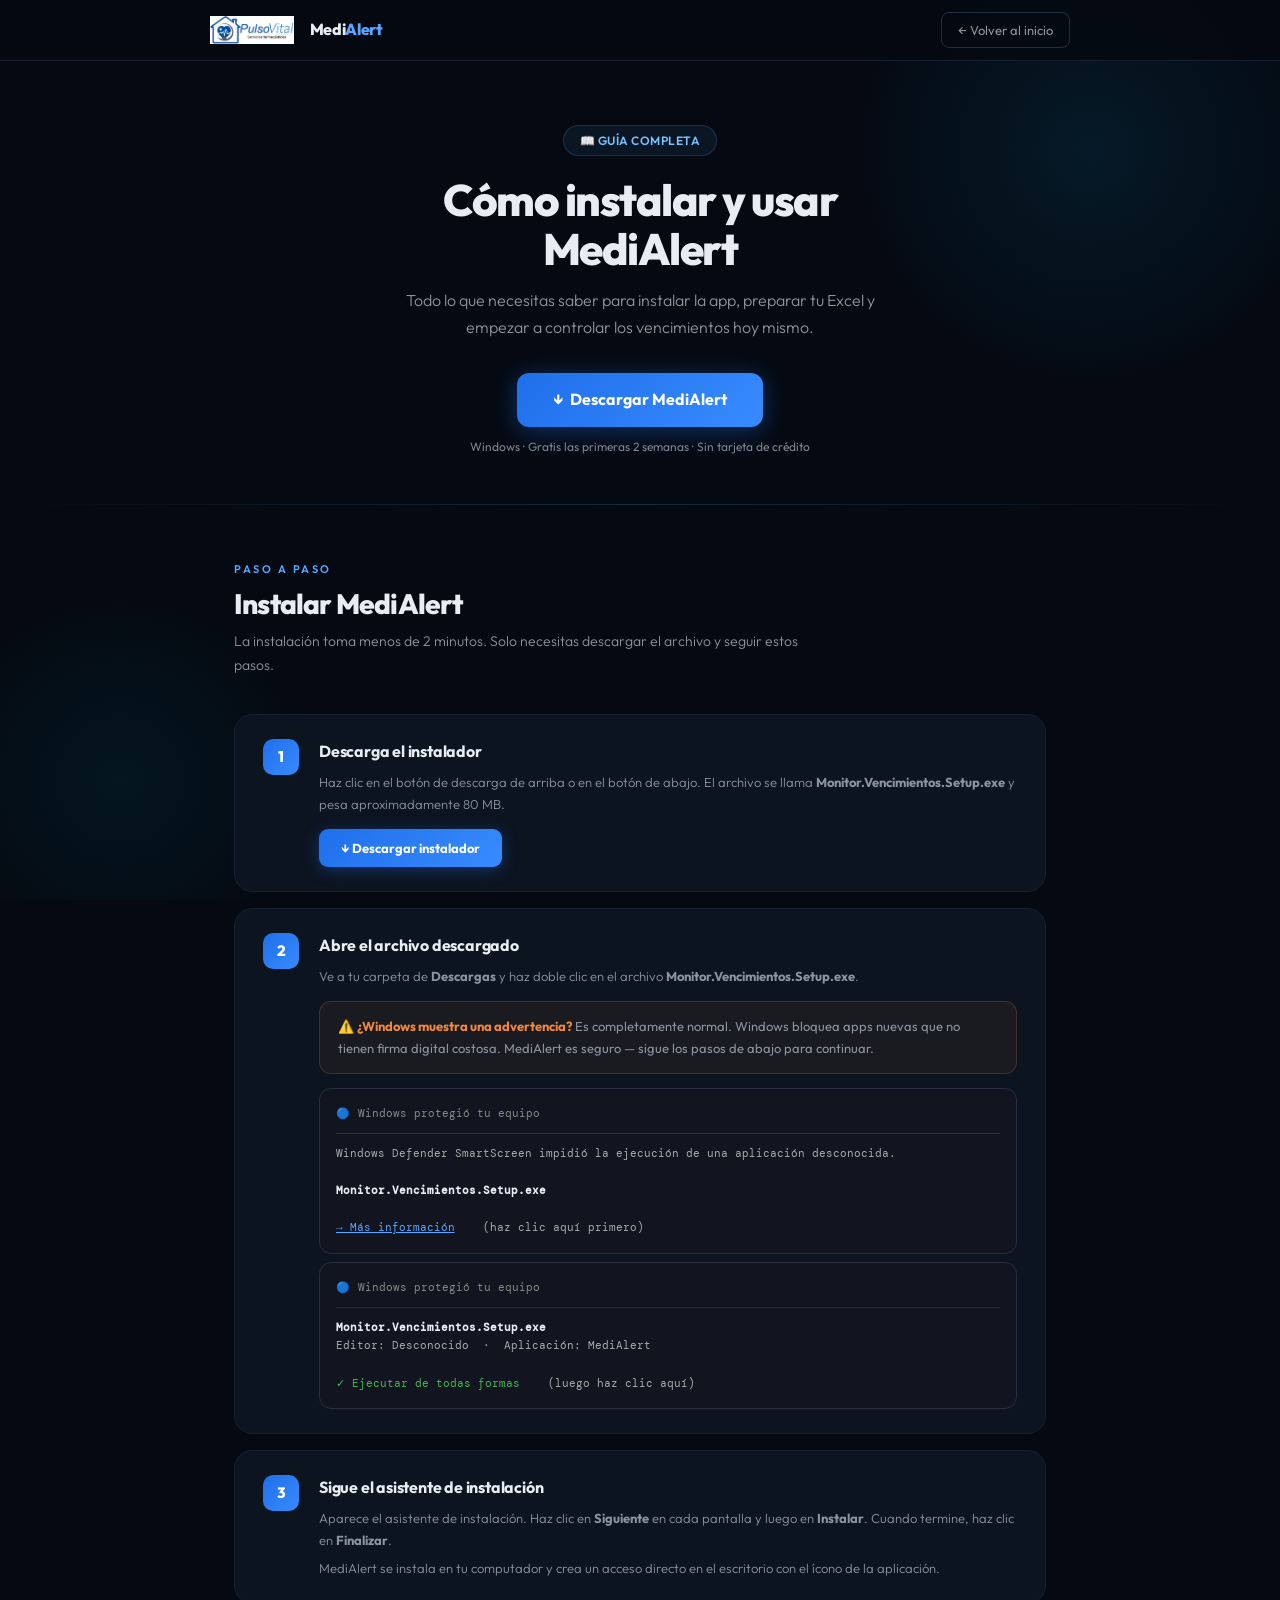
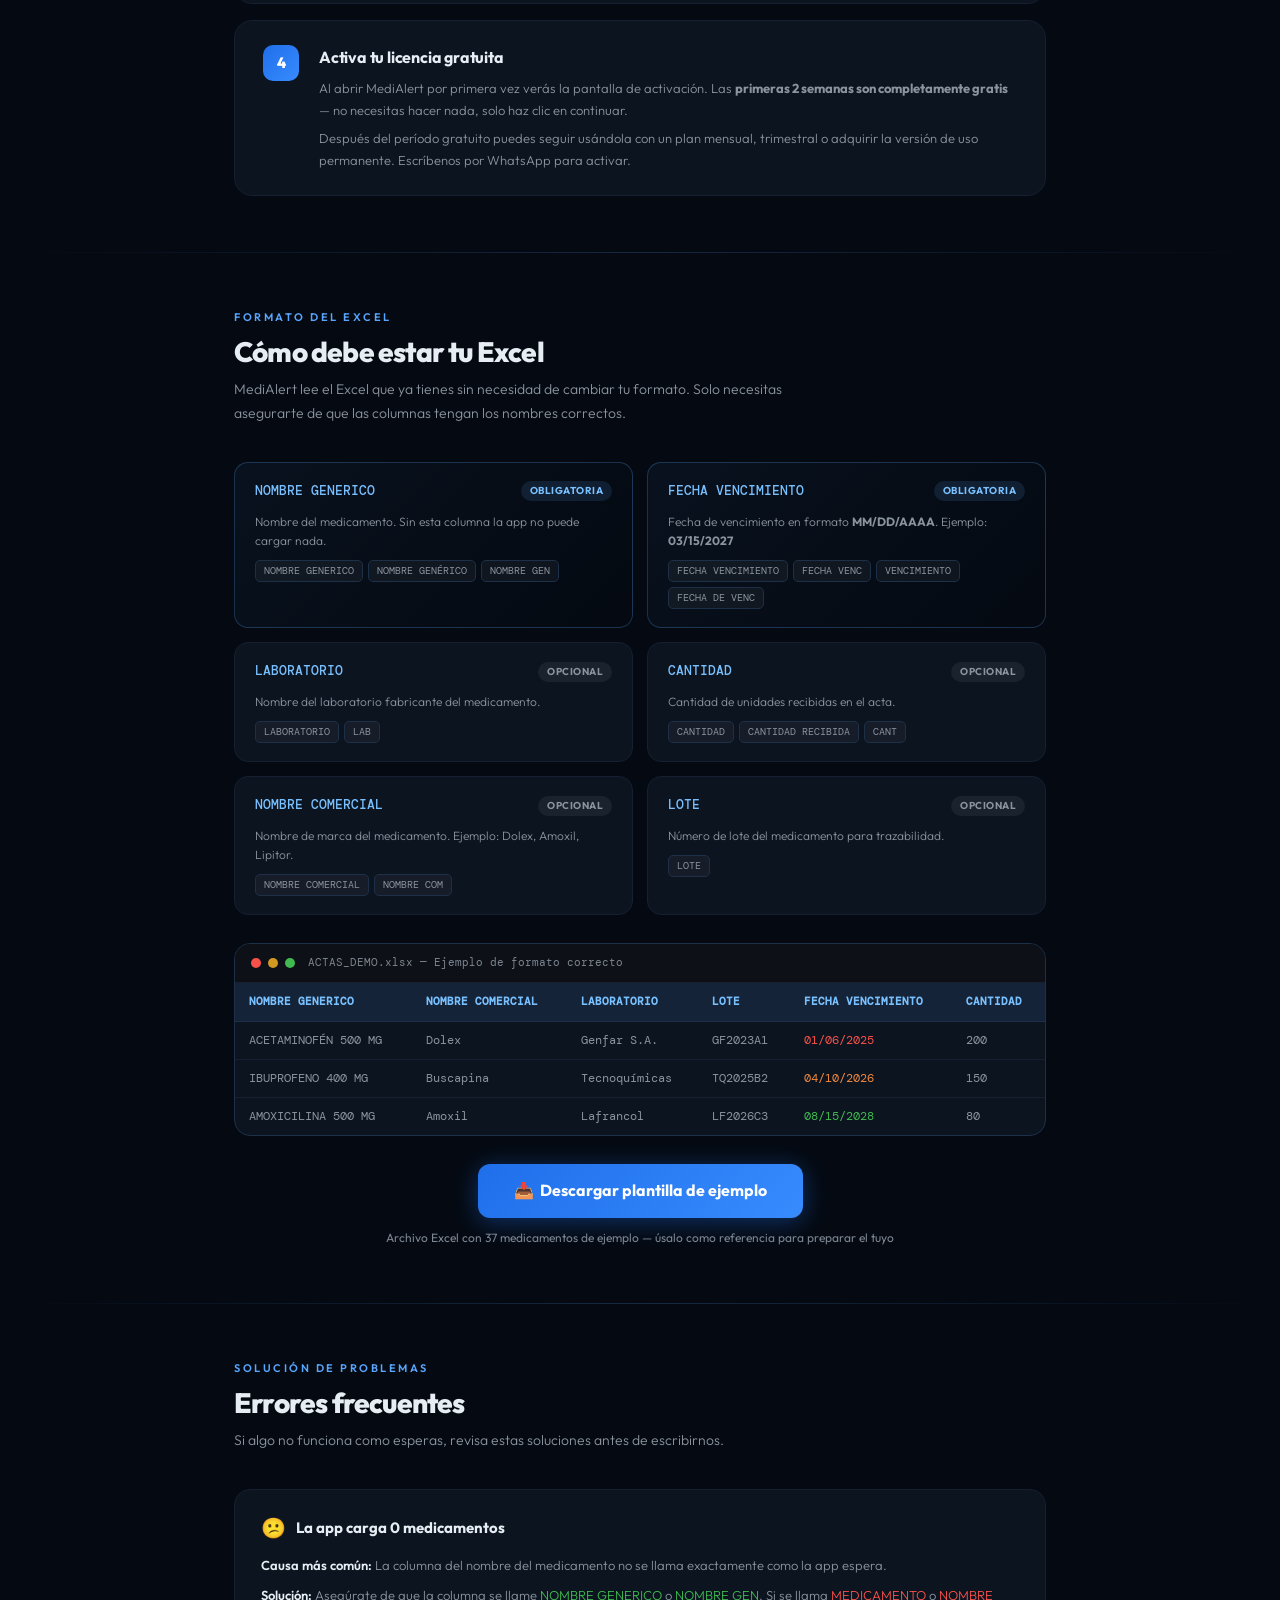
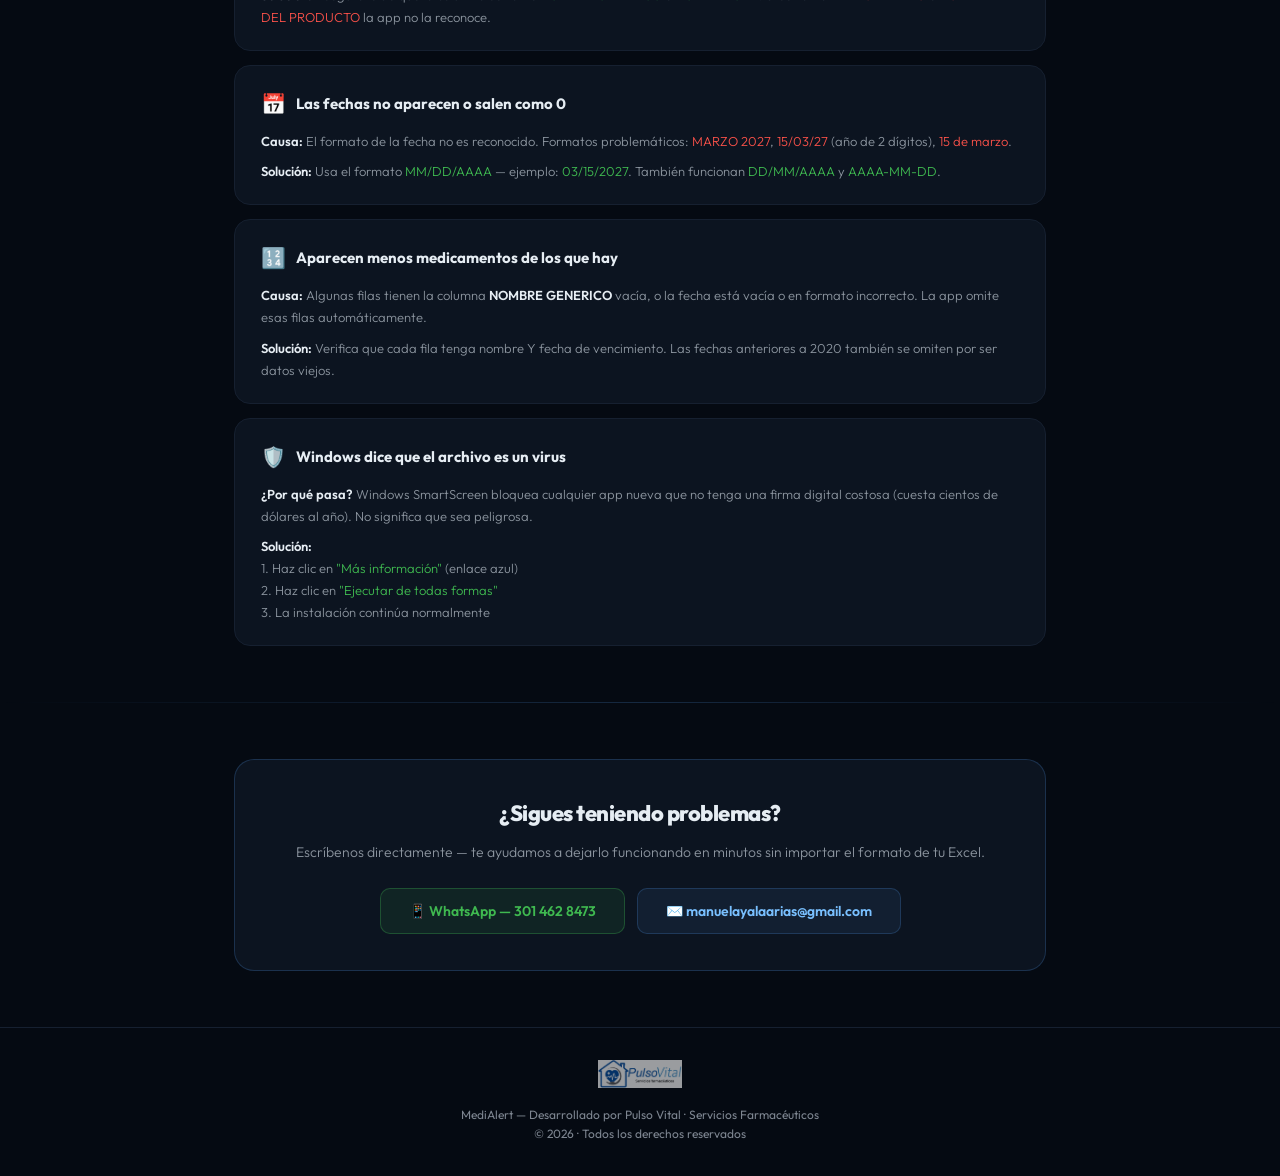
==== guia.html @ 6ca2ed28 "Add files via upload" ====
<!DOCTYPE html>
<html lang="es">
<head>
  <meta charset="UTF-8">
  <meta name="viewport" content="width=device-width, initial-scale=1.0">
  <title>Guía de instalación — MediAlert</title>
  <link rel="preconnect" href="https://fonts.googleapis.com">
  <link href="https://fonts.googleapis.com/css2?family=Outfit:wght@300;400;500;600;700;800;900&family=DM+Mono:wght@400;500&display=swap" rel="stylesheet">
  <style>
    /* ══ VARIABLES — mismas que el index ══ */
    :root {
      --bg:      #050a12;
      --surface: #0c1420;
      --border:  #162030;
      --border2: #1e3048;
      --accent:  #58a6ff;
      --accent2: #79c0ff;
      --green:   #3fb950;
      --yellow:  #d29922;
      --orange:  #f0883e;
      --red:     #f85149;
      --text:    #e6edf3;
      --muted:   #7d8590;
      --muted2:  #8b949e;
      --grad:    linear-gradient(135deg, #1f6feb, #388bfd);
    }

    *, *::before, *::after { margin:0; padding:0; box-sizing:border-box; }
    html { scroll-behavior: smooth; }

    body {
      background: var(--bg);
      color: var(--text);
      font-family: 'Outfit', sans-serif;
      font-size: 15px;
      line-height: 1.6;
      overflow-x: hidden;
    }

    a { text-decoration: none; color: inherit; }

    .container {
      max-width: 860px;
      margin: 0 auto;
      padding: 0 24px;
    }

    /* ══ FONDO — orbes igual que index ══ */
    .bg-orbs {
      position: fixed;
      inset: 0;
      pointer-events: none;
      z-index: 0;
      overflow: hidden;
    }

    .orb {
      position: absolute;
      border-radius: 50%;
    }

    .orb1 {
      top: -100px; right: -60px;
      width: 500px; height: 500px;
      background: radial-gradient(circle, rgba(14,165,233,0.1) 0%, transparent 70%);
      animation: orbFloat 9s ease-in-out infinite;
    }

    .orb2 {
      bottom: -80px; left: -80px;
      width: 400px; height: 400px;
      background: radial-gradient(circle, rgba(6,182,212,0.07) 0%, transparent 70%);
      animation: orbFloat 11s ease-in-out infinite reverse;
    }

    @keyframes orbFloat {
      0%, 100% { transform: translate(0,0); }
      50%       { transform: translate(15px, -20px); }
    }

    /* ══ NAV ══ */
    .nav {
      position: sticky;
      top: 0;
      z-index: 100;
      background: rgba(5,10,18,0.88);
      backdrop-filter: blur(16px);
      -webkit-backdrop-filter: blur(16px);
      border-bottom: 1px solid var(--border);
      padding: 0 24px;
    }

    .nav-inner {
      max-width: 860px;
      margin: 0 auto;
      height: 60px;
      display: flex;
      align-items: center;
      gap: 16px;
    }

    /* Logo en la nav */
    .nav-logo {
      height: 28px;
      object-fit: contain;
    }

    /* Nombre MediAlert en la nav */
    .nav-brand {
      font-size: 16px;
      font-weight: 800;
      letter-spacing: -0.3px;
    }

    .nav-brand span { color: var(--accent); }

    /* Botón volver al inicio */
    .nav-back {
      margin-left: auto;
      display: inline-flex;
      align-items: center;
      gap: 6px;
      font-size: 13px;
      color: var(--muted2);
      padding: 7px 16px;
      border-radius: 8px;
      border: 1px solid var(--border2);
      transition: all 0.2s;
    }

    .nav-back:hover {
      color: var(--text);
      border-color: var(--accent);
    }

    /* ══ HERO DE LA GUÍA ══ */
    .guide-hero {
      padding: 64px 0 48px;
      position: relative;
      z-index: 1;
      text-align: center;
    }

    /* Badge */
    .guide-badge {
      display: inline-flex;
      align-items: center;
      gap: 8px;
      background: rgba(88,166,255,0.08);
      border: 1px solid rgba(88,166,255,0.2);
      color: var(--accent2);
      padding: 5px 16px;
      border-radius: 100px;
      font-size: 12px;
      font-weight: 600;
      letter-spacing: 0.5px;
      margin-bottom: 20px;
      text-transform: uppercase;
    }

    .guide-hero h1 {
      font-size: clamp(28px, 4vw, 44px);
      font-weight: 800;
      letter-spacing: -1.5px;
      line-height: 1.1;
      margin-bottom: 14px;
    }

    .guide-hero p {
      font-size: 16px;
      color: var(--muted2);
      max-width: 520px;
      margin: 0 auto 32px;
      font-weight: 300;
      line-height: 1.7;
    }

    /* Botón principal de descarga */
    .btn-download {
      display: inline-flex;
      align-items: center;
      gap: 10px;
      background: var(--grad);
      color: #fff;
      padding: 14px 36px;
      border-radius: 12px;
      font-size: 16px;
      font-weight: 700;
      box-shadow: 0 4px 24px rgba(31,111,235,0.4);
      transition: all 0.25s;
      position: relative;
      overflow: hidden;
    }

    /* Brillo animado del botón */
    .btn-download::before {
      content: '';
      position: absolute;
      top: -50%; left: -75%;
      width: 50%; height: 200%;
      background: linear-gradient(90deg, transparent, rgba(255,255,255,0.18), transparent);
      transform: skewX(-20deg);
      animation: shimmer 3.5s ease infinite;
    }

    @keyframes shimmer {
      0%   { left: -75%; }
      100% { left: 150%; }
    }

    .btn-download:hover {
      transform: translateY(-2px);
      box-shadow: 0 8px 32px rgba(31,111,235,0.5);
    }

    /* Nota debajo del botón */
    .btn-note {
      font-size: 12px;
      color: var(--muted);
      margin-top: 10px;
      display: block;
    }

    /* ══ DIVISOR ══ */
    .divider {
      width: 100%;
      height: 1px;
      background: linear-gradient(90deg, transparent, rgba(88,166,255,0.2) 50%, transparent);
      position: relative;
      z-index: 1;
      margin: 0;
    }

    /* ══ SECCIONES ══ */
    .guide-section {
      padding: 56px 0;
      position: relative;
      z-index: 1;
    }

    /* Etiqueta de sección */
    .section-label {
      font-size: 11px;
      text-transform: uppercase;
      letter-spacing: 2.5px;
      color: var(--accent);
      font-weight: 600;
      margin-bottom: 8px;
    }

    /* Título de sección */
    .section-title {
      font-size: clamp(20px, 3vw, 28px);
      font-weight: 800;
      letter-spacing: -0.8px;
      line-height: 1.2;
      margin-bottom: 10px;
    }

    /* Subtítulo */
    .section-sub {
      font-size: 14px;
      color: var(--muted2);
      font-weight: 300;
      line-height: 1.7;
      margin-bottom: 36px;
      max-width: 580px;
    }

    /* ══ PASOS DE INSTALACIÓN ══ */
    .steps {
      display: flex;
      flex-direction: column;
      gap: 16px;
    }

    /* Cada paso */
    .step-card {
      background: var(--surface);
      border: 1px solid var(--border);
      border-radius: 18px;
      padding: 24px 28px;
      display: flex;
      gap: 20px;
      align-items: flex-start;
      transition: border-color 0.2s;
      /* Animación de entrada */
      opacity: 0;
      transform: translateY(18px);
      transition: opacity 0.5s ease, transform 0.5s ease, border-color 0.2s;
    }

    .step-card.visible {
      opacity: 1;
      transform: translateY(0);
    }

    .step-card:hover { border-color: var(--border2); }

    /* Número del paso */
    .step-num {
      width: 36px;
      height: 36px;
      border-radius: 10px;
      background: var(--grad);
      color: #fff;
      font-size: 15px;
      font-weight: 800;
      display: flex;
      align-items: center;
      justify-content: center;
      flex-shrink: 0;
    }

    .step-body { flex: 1; }

    .step-body h3 {
      font-size: 16px;
      font-weight: 700;
      margin-bottom: 6px;
      letter-spacing: -0.2px;
    }

    .step-body p {
      font-size: 13px;
      color: var(--muted2);
      line-height: 1.7;
      font-weight: 300;
      margin-bottom: 0;
    }

    .step-body p + p { margin-top: 6px; }

    /* Botón dentro de un paso */
    .step-btn {
      display: inline-flex;
      align-items: center;
      gap: 7px;
      background: var(--grad);
      color: #fff;
      padding: 9px 22px;
      border-radius: 9px;
      font-size: 13px;
      font-weight: 700;
      margin-top: 14px;
      transition: all 0.2s;
      box-shadow: 0 3px 16px rgba(31,111,235,0.35);
    }

    .step-btn:hover { opacity: 0.9; transform: translateY(-1px); }

    /* Nota de Windows dentro del paso */
    .windows-note {
      background: rgba(240,136,62,0.06);
      border: 1px solid rgba(240,136,62,0.2);
      border-radius: 12px;
      padding: 14px 18px;
      margin-top: 14px;
      font-size: 13px;
      color: var(--muted2);
      line-height: 1.65;
    }

    .windows-note strong { color: var(--orange); }

    /* Mock de Windows SmartScreen */
    .win-mock {
      background: #12141f;
      border: 1px solid #2a2d3e;
      border-radius: 12px;
      padding: 16px;
      margin-top: 14px;
      font-family: 'DM Mono', monospace;
      font-size: 11px;
    }

    .win-titlebar {
      display: flex;
      align-items: center;
      gap: 8px;
      padding-bottom: 10px;
      margin-bottom: 10px;
      border-bottom: 1px solid #2a2d3e;
      color: #888;
    }

    .win-content { color: #aaa; line-height: 1.7; }
    .win-content strong { color: #e6edf3; }
    .win-content .win-link { color: #58a6ff; text-decoration: underline; cursor: default; }
    .win-content .win-ok { color: var(--green); }

    /* Imagen de paso (placeholder para capturas reales) */
    .step-img {
      width: 100%;
      border-radius: 10px;
      border: 1px solid var(--border2);
      margin-top: 14px;
      background: #0a0f1a;
      padding: 12px;
      font-size: 12px;
      color: var(--muted);
      text-align: center;
      font-family: 'DM Mono', monospace;
    }

    /* ══ SECCIÓN EXCEL ══ */
    .excel-columns {
      display: grid;
      grid-template-columns: 1fr 1fr;
      gap: 14px;
      margin-bottom: 28px;
    }

    /* Tarjeta de columna requerida/opcional */
    .col-card {
      background: var(--surface);
      border: 1px solid var(--border);
      border-radius: 14px;
      padding: 18px 20px;
      transition: border-color 0.2s;
      opacity: 0;
      transform: translateY(14px);
      transition: opacity 0.5s ease, transform 0.5s ease, border-color 0.2s;
    }

    .col-card.visible { opacity: 1; transform: translateY(0); }
    .col-card:hover { border-color: var(--border2); }

    /* Columna obligatoria — borde azul */
    .col-card.required {
      border-color: rgba(88,166,255,0.25);
      background: linear-gradient(135deg, rgba(88,166,255,0.05), transparent);
    }

    .col-header {
      display: flex;
      align-items: center;
      justify-content: space-between;
      margin-bottom: 10px;
    }

    /* Nombre de la columna */
    .col-name {
      font-family: 'DM Mono', monospace;
      font-size: 13px;
      color: var(--accent2);
      font-weight: 500;
    }

    /* Badge obligatorio/opcional */
    .col-badge {
      font-size: 10px;
      font-weight: 700;
      padding: 2px 9px;
      border-radius: 100px;
      text-transform: uppercase;
      letter-spacing: 0.5px;
    }

    .col-badge.req  { background: rgba(88,166,255,0.12); color: var(--accent2); }
    .col-badge.opt  { background: rgba(125,133,144,0.12); color: var(--muted2); }

    .col-desc {
      font-size: 12px;
      color: var(--muted2);
      line-height: 1.6;
      font-weight: 300;
    }

    /* Variantes de nombre aceptadas */
    .col-variants {
      display: flex;
      flex-wrap: wrap;
      gap: 5px;
      margin-top: 10px;
    }

    .variant-tag {
      font-family: 'DM Mono', monospace;
      font-size: 10px;
      background: rgba(255,255,255,0.04);
      border: 1px solid var(--border2);
      color: var(--muted2);
      padding: 2px 8px;
      border-radius: 5px;
    }

    /* ══ TABLA DE EJEMPLO ══ */
    .excel-preview {
      background: var(--surface);
      border: 1px solid var(--border2);
      border-radius: 16px;
      overflow: hidden;
      margin-top: 24px;
      opacity: 0;
      transform: translateY(18px);
      transition: opacity 0.6s ease, transform 0.6s ease;
    }

    .excel-preview.visible { opacity: 1; transform: translateY(0); }

    /* Barra del Excel */
    .excel-bar {
      background: #0d1117;
      padding: 10px 16px;
      display: flex;
      align-items: center;
      gap: 7px;
      border-bottom: 1px solid var(--border);
    }

    .excel-dot {
      width: 10px; height: 10px;
      border-radius: 50%;
    }

    .excel-dot.red    { background: #f85149; }
    .excel-dot.yellow { background: #d29922; }
    .excel-dot.green  { background: #3fb950; }

    .excel-title {
      font-family: 'DM Mono', monospace;
      font-size: 11px;
      color: var(--muted);
      margin-left: 6px;
    }

    /* Tabla del Excel */
    .excel-table {
      overflow-x: auto;
    }

    table {
      width: 100%;
      border-collapse: collapse;
      font-size: 12px;
      font-family: 'DM Mono', monospace;
    }

    /* Encabezados de la tabla */
    th {
      background: rgba(88,166,255,0.1);
      color: var(--accent2);
      padding: 10px 14px;
      text-align: left;
      border-bottom: 1px solid var(--border2);
      white-space: nowrap;
      font-weight: 600;
      font-size: 11px;
    }

    td {
      padding: 9px 14px;
      border-bottom: 1px solid var(--border);
      color: var(--muted2);
      white-space: nowrap;
    }

    tr:last-child td { border-bottom: none; }
    tr:hover td { background: rgba(255,255,255,0.02); }

    /* Colores de estado en la tabla */
    .status-expired  { color: #f85149; background: rgba(248,81,73,0.08);  padding: 2px 8px; border-radius: 4px; font-size: 10px; font-weight: 700; }
    .status-critical { color: #f0883e; background: rgba(240,136,62,0.1); padding: 2px 8px; border-radius: 4px; font-size: 10px; font-weight: 700; }
    .status-warning  { color: #d29922; background: rgba(210,153,34,0.1); padding: 2px 8px; border-radius: 4px; font-size: 10px; font-weight: 700; }
    .status-safe     { color: #3fb950; background: rgba(63,185,80,0.1);  padding: 2px 8px; border-radius: 4px; font-size: 10px; font-weight: 700; }

    /* ══ SECCIÓN ERRORES COMUNES ══ */
    .error-cards {
      display: flex;
      flex-direction: column;
      gap: 14px;
    }

    .error-card {
      background: var(--surface);
      border: 1px solid var(--border);
      border-radius: 16px;
      padding: 22px 26px;
      opacity: 0;
      transform: translateY(14px);
      transition: opacity 0.5s ease, transform 0.5s ease;
    }

    .error-card.visible { opacity: 1; transform: translateY(0); }

    /* Problema */
    .error-problem {
      display: flex;
      align-items: center;
      gap: 10px;
      font-size: 15px;
      font-weight: 700;
      margin-bottom: 10px;
      color: var(--text);
    }

    .error-icon { font-size: 20px; }

    /* Causa y solución */
    .error-detail {
      font-size: 13px;
      color: var(--muted2);
      line-height: 1.7;
      font-weight: 300;
    }

    .error-detail + .error-detail { margin-top: 8px; }

    .error-detail strong { color: var(--text); font-weight: 600; }
    .error-detail .ok    { color: var(--green); }
    .error-detail .bad   { color: var(--red); }

    /* ══ CONTACTO FINAL ══ */
    .contact-footer {
      margin: 56px 0;
      background: var(--surface);
      border: 1px solid rgba(88,166,255,0.2);
      border-radius: 20px;
      padding: 36px;
      text-align: center;
      position: relative;
      z-index: 1;
    }

    .contact-footer h2 {
      font-size: 22px;
      font-weight: 800;
      letter-spacing: -0.5px;
      margin-bottom: 10px;
    }

    .contact-footer p {
      font-size: 14px;
      color: var(--muted2);
      margin-bottom: 24px;
      font-weight: 300;
    }

    .contact-btns {
      display: flex;
      gap: 12px;
      justify-content: center;
      flex-wrap: wrap;
    }

    .btn-contact {
      display: inline-flex;
      align-items: center;
      gap: 8px;
      padding: 11px 28px;
      border-radius: 10px;
      font-size: 14px;
      font-weight: 600;
      transition: all 0.2s;
    }

    .btn-contact.whatsapp {
      background: rgba(63,185,80,0.1);
      border: 1px solid rgba(63,185,80,0.3);
      color: var(--green);
    }

    .btn-contact.whatsapp:hover {
      background: rgba(63,185,80,0.18);
      transform: translateY(-1px);
    }

    .btn-contact.email {
      background: rgba(88,166,255,0.08);
      border: 1px solid rgba(88,166,255,0.2);
      color: var(--accent2);
    }

    .btn-contact.email:hover {
      background: rgba(88,166,255,0.14);
      transform: translateY(-1px);
    }

    /* ══ FOOTER ══ */
    .footer {
      border-top: 1px solid var(--border);
      padding: 32px 0;
      text-align: center;
      position: relative;
      z-index: 1;
    }

    .footer img { height: 28px; object-fit: contain; opacity: 0.6; margin-bottom: 10px; }
    .footer p { font-size: 12px; color: var(--muted); }

    /* ══ RESPONSIVE ══ */
    @media (max-width: 640px) {
      .excel-columns { grid-template-columns: 1fr; }
      .contact-btns  { flex-direction: column; align-items: center; }
    }
  </style>
</head>
<body>

<!-- Orbes de fondo -->
<div class="bg-orbs">
  <div class="orb orb1"></div>
  <div class="orb orb2"></div>
</div>

<!-- ══ NAVBAR ══ -->
<nav class="nav">
  <div class="nav-inner">
    <img src="[data-uri]" alt="Pulso Vital" class="nav-logo">
    <a href="index.html" class="nav-brand">Medi<span>Alert</span></a>
    <!-- Botón volver a la página principal -->
    <a href="index.html" class="nav-back">← Volver al inicio</a>
  </div>
</nav>


<!-- ══ HERO ══ -->
<section class="guide-hero">
  <div class="container">
    <div class="guide-badge">📖 Guía completa</div>
    <h1>Cómo instalar y usar<br>MediAlert</h1>
    <p>
      Todo lo que necesitas saber para instalar la app, preparar
      tu Excel y empezar a controlar los vencimientos hoy mismo.
    </p>

    <!-- Botón de descarga de la app — el más importante de esta página -->
    <a href="https://github.com/AxxN202/medialert/releases/download/v1.0.0/Monitor.Vencimientos.Setup.1.0.0.exe"
       class="btn-download" download>
      ↓ &nbsp;Descargar MediAlert
    </a>
    <span class="btn-note">Windows · Gratis las primeras 2 semanas · Sin tarjeta de crédito</span>
  </div>
</section>

<div class="divider"></div>


<!-- ══ SECCIÓN 1: INSTALAR LA APP ══ -->
<section class="guide-section">
  <div class="container">
    <div class="section-label">Paso a paso</div>
    <h2 class="section-title">Instalar MediAlert</h2>
    <p class="section-sub">
      La instalación toma menos de 2 minutos. Solo necesitas descargar
      el archivo y seguir estos pasos.
    </p>

    <div class="steps">

      <!-- Paso 1 -->
      <div class="step-card">
        <div class="step-num">1</div>
        <div class="step-body">
          <h3>Descarga el instalador</h3>
          <p>
            Haz clic en el botón de descarga de arriba o en el botón de abajo.
            El archivo se llama <strong>Monitor.Vencimientos.Setup.exe</strong>
            y pesa aproximadamente 80 MB.
          </p>
          <a href="https://github.com/AxxN202/medialert/releases/download/v1.0.0/Monitor.Vencimientos.Setup.1.0.0.exe"
             class="step-btn" download>
            ↓ Descargar instalador
          </a>
        </div>
      </div>

      <!-- Paso 2 -->
      <div class="step-card">
        <div class="step-num">2</div>
        <div class="step-body">
          <h3>Abre el archivo descargado</h3>
          <p>
            Ve a tu carpeta de <strong>Descargas</strong> y haz doble clic
            en el archivo <strong>Monitor.Vencimientos.Setup.exe</strong>.
          </p>

          <!-- Alerta de Windows SmartScreen -->
          <div class="windows-note">
            ⚠️ <strong>¿Windows muestra una advertencia?</strong> Es completamente normal.
            Windows bloquea apps nuevas que no tienen firma digital costosa.
            MediAlert es seguro — sigue los pasos de abajo para continuar.
          </div>

          <!-- Mock visual de SmartScreen -->
          <div class="win-mock">
            <div class="win-titlebar">
              🔵 <span>Windows protegió tu equipo</span>
            </div>
            <div class="win-content">
              Windows Defender SmartScreen impidió la ejecución de una aplicación desconocida.<br><br>
              <strong>Monitor.Vencimientos.Setup.exe</strong><br><br>
              <span class="win-link">→ Más información</span>
              &nbsp;&nbsp; (haz clic aquí primero)
            </div>
          </div>

          <div class="win-mock" style="margin-top:8px">
            <div class="win-titlebar">
              🔵 <span>Windows protegió tu equipo</span>
            </div>
            <div class="win-content">
              <strong>Monitor.Vencimientos.Setup.exe</strong><br>
              Editor: Desconocido &nbsp;·&nbsp; Aplicación: MediAlert<br><br>
              <span class="win-ok">✓ Ejecutar de todas formas</span>
              &nbsp;&nbsp; (luego haz clic aquí)
            </div>
          </div>
        </div>
      </div>

      <!-- Paso 3 -->
      <div class="step-card">
        <div class="step-num">3</div>
        <div class="step-body">
          <h3>Sigue el asistente de instalación</h3>
          <p>
            Aparece el asistente de instalación. Haz clic en <strong>Siguiente</strong>
            en cada pantalla y luego en <strong>Instalar</strong>.
            Cuando termine, haz clic en <strong>Finalizar</strong>.
          </p>
          <p>
            MediAlert se instala en tu computador y crea un acceso directo
            en el escritorio con el ícono de la aplicación.
          </p>
        </div>
      </div>

      <!-- Paso 4 -->
      <div class="step-card">
        <div class="step-num">4</div>
        <div class="step-body">
          <h3>Activa tu licencia gratuita</h3>
          <p>
            Al abrir MediAlert por primera vez verás la pantalla de activación.
            Las <strong>primeras 2 semanas son completamente gratis</strong> —
            no necesitas hacer nada, solo haz clic en continuar.
          </p>
          <p>
            Después del período gratuito puedes seguir usándola con un plan mensual,
            trimestral o adquirir la versión de uso permanente.
            Escríbenos por WhatsApp para activar.
          </p>
        </div>
      </div>

    </div><!-- /steps -->
  </div>
</section>

<div class="divider"></div>


<!-- ══ SECCIÓN 2: PREPARAR EL EXCEL ══ -->
<section class="guide-section">
  <div class="container">
    <div class="section-label">Formato del Excel</div>
    <h2 class="section-title">Cómo debe estar tu Excel</h2>
    <p class="section-sub">
      MediAlert lee el Excel que ya tienes sin necesidad de cambiar tu formato.
      Solo necesitas asegurarte de que las columnas tengan los nombres correctos.
    </p>

    <!-- Columnas reconocidas -->
    <div class="excel-columns">

      <!-- Obligatoria 1 -->
      <div class="col-card required">
        <div class="col-header">
          <span class="col-name">NOMBRE GENERICO</span>
          <span class="col-badge req">Obligatoria</span>
        </div>
        <div class="col-desc">
          Nombre del medicamento. Sin esta columna la app no puede cargar nada.
        </div>
        <div class="col-variants">
          <span class="variant-tag">NOMBRE GENERICO</span>
          <span class="variant-tag">NOMBRE GENÉRICO</span>
          <span class="variant-tag">NOMBRE GEN</span>
        </div>
      </div>

      <!-- Obligatoria 2 -->
      <div class="col-card required">
        <div class="col-header">
          <span class="col-name">FECHA VENCIMIENTO</span>
          <span class="col-badge req">Obligatoria</span>
        </div>
        <div class="col-desc">
          Fecha de vencimiento en formato <strong>MM/DD/AAAA</strong>.
          Ejemplo: <strong>03/15/2027</strong>
        </div>
        <div class="col-variants">
          <span class="variant-tag">FECHA VENCIMIENTO</span>
          <span class="variant-tag">FECHA VENC</span>
          <span class="variant-tag">VENCIMIENTO</span>
          <span class="variant-tag">FECHA DE VENC</span>
        </div>
      </div>

      <!-- Opcional: Laboratorio -->
      <div class="col-card">
        <div class="col-header">
          <span class="col-name">LABORATORIO</span>
          <span class="col-badge opt">Opcional</span>
        </div>
        <div class="col-desc">
          Nombre del laboratorio fabricante del medicamento.
        </div>
        <div class="col-variants">
          <span class="variant-tag">LABORATORIO</span>
          <span class="variant-tag">LAB</span>
        </div>
      </div>

      <!-- Opcional: Cantidad -->
      <div class="col-card">
        <div class="col-header">
          <span class="col-name">CANTIDAD</span>
          <span class="col-badge opt">Opcional</span>
        </div>
        <div class="col-desc">
          Cantidad de unidades recibidas en el acta.
        </div>
        <div class="col-variants">
          <span class="variant-tag">CANTIDAD</span>
          <span class="variant-tag">CANTIDAD RECIBIDA</span>
          <span class="variant-tag">CANT</span>
        </div>
      </div>

      <!-- Opcional: Nombre comercial -->
      <div class="col-card">
        <div class="col-header">
          <span class="col-name">NOMBRE COMERCIAL</span>
          <span class="col-badge opt">Opcional</span>
        </div>
        <div class="col-desc">
          Nombre de marca del medicamento. Ejemplo: Dolex, Amoxil, Lipitor.
        </div>
        <div class="col-variants">
          <span class="variant-tag">NOMBRE COMERCIAL</span>
          <span class="variant-tag">NOMBRE COM</span>
        </div>
      </div>

      <!-- Opcional: Lote -->
      <div class="col-card">
        <div class="col-header">
          <span class="col-name">LOTE</span>
          <span class="col-badge opt">Opcional</span>
        </div>
        <div class="col-desc">
          Número de lote del medicamento para trazabilidad.
        </div>
        <div class="col-variants">
          <span class="variant-tag">LOTE</span>
        </div>
      </div>

    </div><!-- /excel-columns -->

    <!-- Tabla de ejemplo visual -->
    <div class="excel-preview">
      <div class="excel-bar">
        <div class="excel-dot red"></div>
        <div class="excel-dot yellow"></div>
        <div class="excel-dot green"></div>
        <span class="excel-title">ACTAS_DEMO.xlsx — Ejemplo de formato correcto</span>
      </div>
      <div class="excel-table">
        <table>
          <thead>
            <tr>
              <th>NOMBRE GENERICO</th>
              <th>NOMBRE COMERCIAL</th>
              <th>LABORATORIO</th>
              <th>LOTE</th>
              <th>FECHA VENCIMIENTO</th>
              <th>CANTIDAD</th>
            </tr>
          </thead>
          <tbody>
            <tr>
              <td>ACETAMINOFÉN 500 MG</td>
              <td>Dolex</td>
              <td>Genfar S.A.</td>
              <td>GF2023A1</td>
              <td style="color:#f85149">01/06/2025</td>
              <td>200</td>
            </tr>
            <tr>
              <td>IBUPROFENO 400 MG</td>
              <td>Buscapina</td>
              <td>Tecnoquímicas</td>
              <td>TQ2025B2</td>
              <td style="color:#f0883e">04/10/2026</td>
              <td>150</td>
            </tr>
            <tr>
              <td>AMOXICILINA 500 MG</td>
              <td>Amoxil</td>
              <td>Lafrancol</td>
              <td>LF2026C3</td>
              <td style="color:#3fb950">08/15/2028</td>
              <td>80</td>
            </tr>
          </tbody>
        </table>
      </div>
    </div>

    <!-- Botón descarga plantilla -->
    <div style="text-align:center; margin-top:28px">
      <!-- Este link descarga la plantilla DIRECTAMENTE sin pasar por GitHub -->
      <a href="https://github.com/AxxN202/medialert/raw/main/ACTAS_DEMO.xlsx"
         class="btn-download" download="ACTAS_DEMO.xlsx">
        📥 &nbsp;Descargar plantilla de ejemplo
      </a>
      <span class="btn-note">
        Archivo Excel con 37 medicamentos de ejemplo —
        úsalo como referencia para preparar el tuyo
      </span>
    </div>

  </div>
</section>

<div class="divider"></div>


<!-- ══ SECCIÓN 3: ERRORES COMUNES ══ -->
<section class="guide-section">
  <div class="container">
    <div class="section-label">Solución de problemas</div>
    <h2 class="section-title">Errores frecuentes</h2>
    <p class="section-sub">
      Si algo no funciona como esperas, revisa estas soluciones antes de escribirnos.
    </p>

    <div class="error-cards">

      <div class="error-card">
        <div class="error-problem">
          <span class="error-icon">😕</span>
          La app carga 0 medicamentos
        </div>
        <div class="error-detail">
          <strong>Causa más común:</strong> La columna del nombre del medicamento
          no se llama exactamente como la app espera.
        </div>
        <div class="error-detail">
          <strong>Solución:</strong> Asegúrate de que la columna se llame
          <span class="ok">NOMBRE GENERICO</span> o
          <span class="ok">NOMBRE GEN</span>.
          Si se llama <span class="bad">MEDICAMENTO</span> o
          <span class="bad">NOMBRE DEL PRODUCTO</span> la app no la reconoce.
        </div>
      </div>

      <div class="error-card">
        <div class="error-problem">
          <span class="error-icon">📅</span>
          Las fechas no aparecen o salen como 0
        </div>
        <div class="error-detail">
          <strong>Causa:</strong> El formato de la fecha no es reconocido.
          Formatos problemáticos: <span class="bad">MARZO 2027</span>,
          <span class="bad">15/03/27</span> (año de 2 dígitos),
          <span class="bad">15 de marzo</span>.
        </div>
        <div class="error-detail">
          <strong>Solución:</strong> Usa el formato
          <span class="ok">MM/DD/AAAA</span> — ejemplo:
          <span class="ok">03/15/2027</span>.
          También funcionan <span class="ok">DD/MM/AAAA</span> y
          <span class="ok">AAAA-MM-DD</span>.
        </div>
      </div>

      <div class="error-card">
        <div class="error-problem">
          <span class="error-icon">🔢</span>
          Aparecen menos medicamentos de los que hay
        </div>
        <div class="error-detail">
          <strong>Causa:</strong> Algunas filas tienen la columna
          <strong>NOMBRE GENERICO</strong> vacía, o la fecha está vacía
          o en formato incorrecto. La app omite esas filas automáticamente.
        </div>
        <div class="error-detail">
          <strong>Solución:</strong> Verifica que cada fila tenga nombre
          Y fecha de vencimiento. Las fechas anteriores a 2020 también
          se omiten por ser datos viejos.
        </div>
      </div>

      <div class="error-card">
        <div class="error-problem">
          <span class="error-icon">🛡️</span>
          Windows dice que el archivo es un virus
        </div>
        <div class="error-detail">
          <strong>¿Por qué pasa?</strong> Windows SmartScreen bloquea
          cualquier app nueva que no tenga una firma digital costosa
          (cuesta cientos de dólares al año). No significa que sea peligrosa.
        </div>
        <div class="error-detail">
          <strong>Solución:</strong><br>
          1. Haz clic en <span class="ok">"Más información"</span> (enlace azul)<br>
          2. Haz clic en <span class="ok">"Ejecutar de todas formas"</span><br>
          3. La instalación continúa normalmente
        </div>
      </div>

    </div><!-- /error-cards -->
  </div>
</section>

<div class="divider"></div>


<!-- ══ CONTACTO FINAL ══ -->
<div class="container">
  <div class="contact-footer">
    <h2>¿Sigues teniendo problemas?</h2>
    <p>
      Escríbenos directamente — te ayudamos a dejarlo funcionando
      en minutos sin importar el formato de tu Excel.
    </p>
    <div class="contact-btns">
      <a href="https://wa.me/573014628473?text=Hola,%20necesito%20ayuda%20con%20MediAlert"
         class="btn-contact whatsapp" target="_blank">
        📱 WhatsApp — 301 462 8473
      </a>
      <a href="mailto:manuelayalaarias@gmail.com"
         class="btn-contact email">
        ✉️ manuelayalaarias@gmail.com
      </a>
    </div>
  </div>
</div>


<!-- ══ FOOTER ══ -->
<footer class="footer">
  <div class="container">
    <img src="[data-uri]" alt="Pulso Vital">
    <p>MediAlert — Desarrollado por Pulso Vital · Servicios Farmacéuticos</p>
    <p>© 2026 · Todos los derechos reservados</p>
  </div>
</footer>


<script>
// ══ SCROLL REVEAL ══
// Anima los elementos cuando entran en pantalla
const observer = new IntersectionObserver((entries) => {
  entries.forEach((entry, i) => {
    if (entry.isIntersecting) {
      setTimeout(() => entry.target.classList.add('visible'), i * 80);
      observer.unobserve(entry.target);
    }
  });
}, { threshold: 0.08 });

document.querySelectorAll(
  '.step-card, .col-card, .error-card, .excel-preview'
).forEach(el => observer.observe(el));
</script>

</body>
</html>
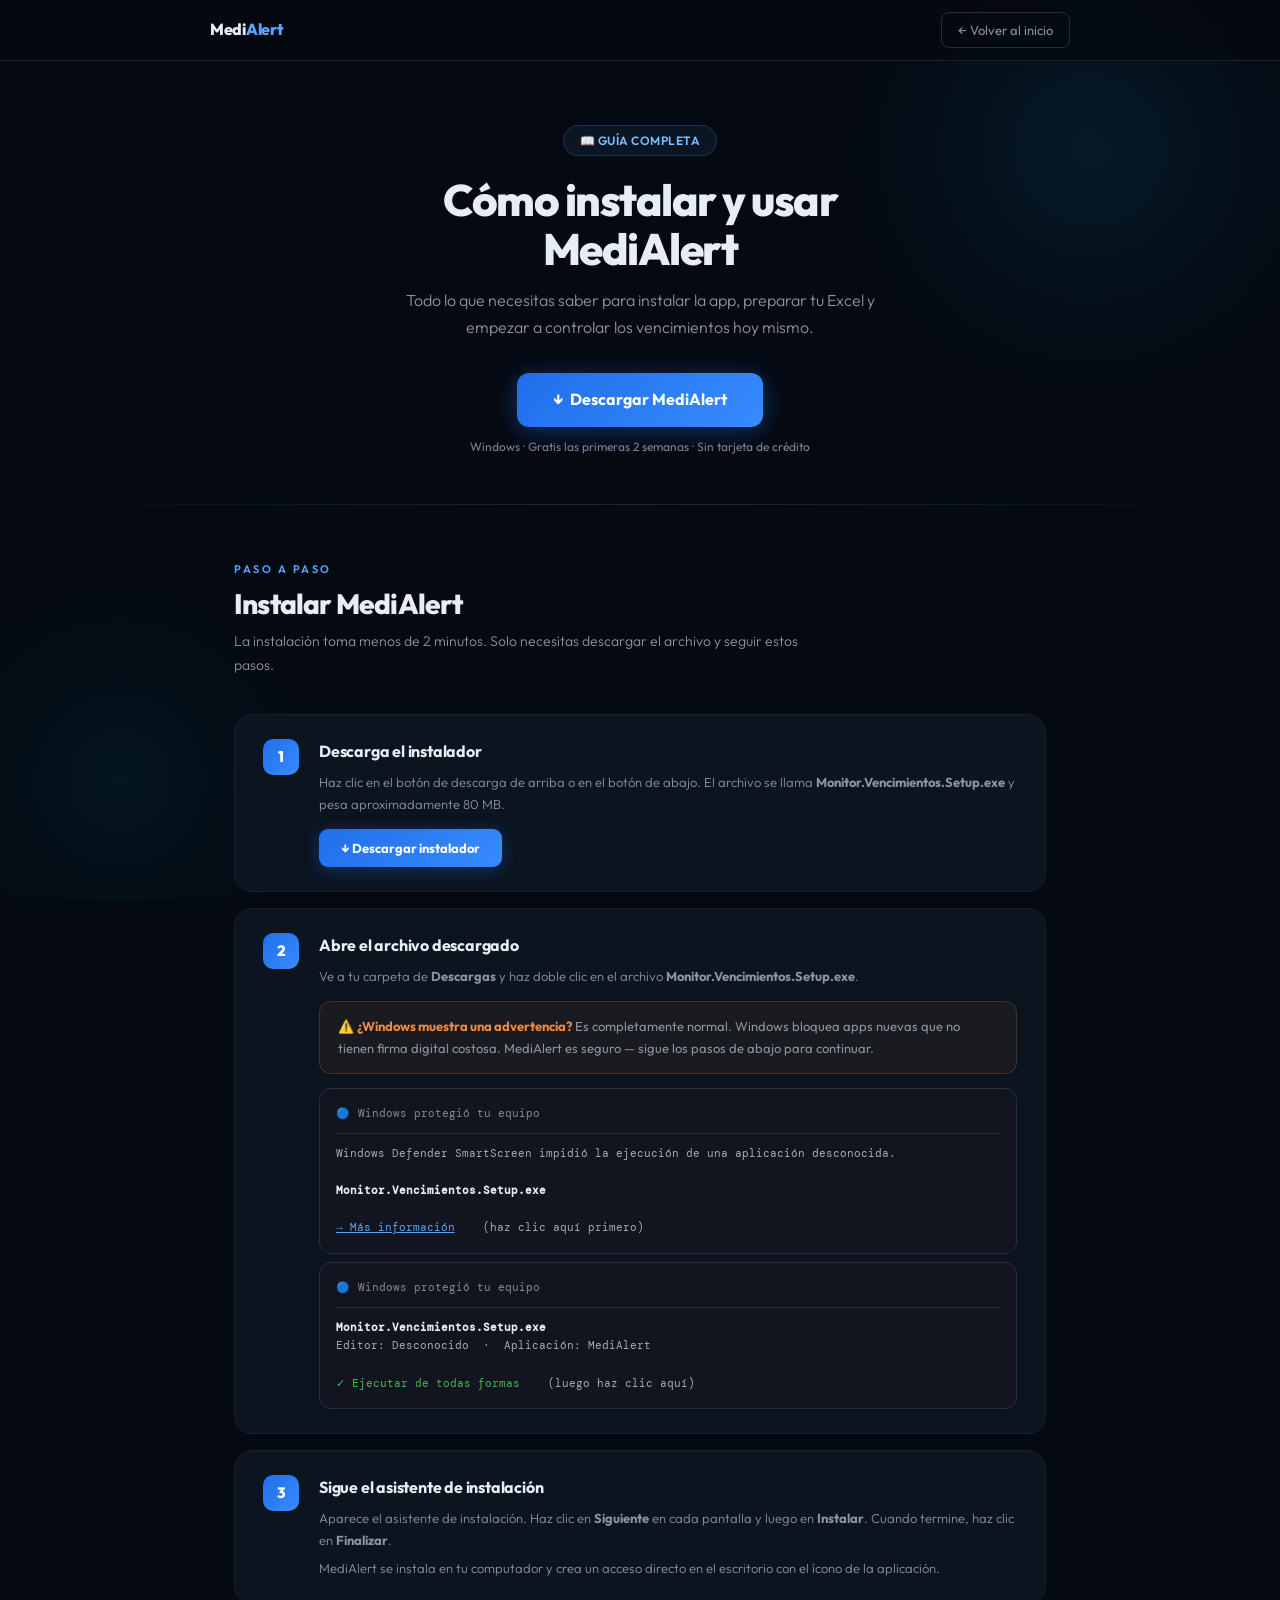
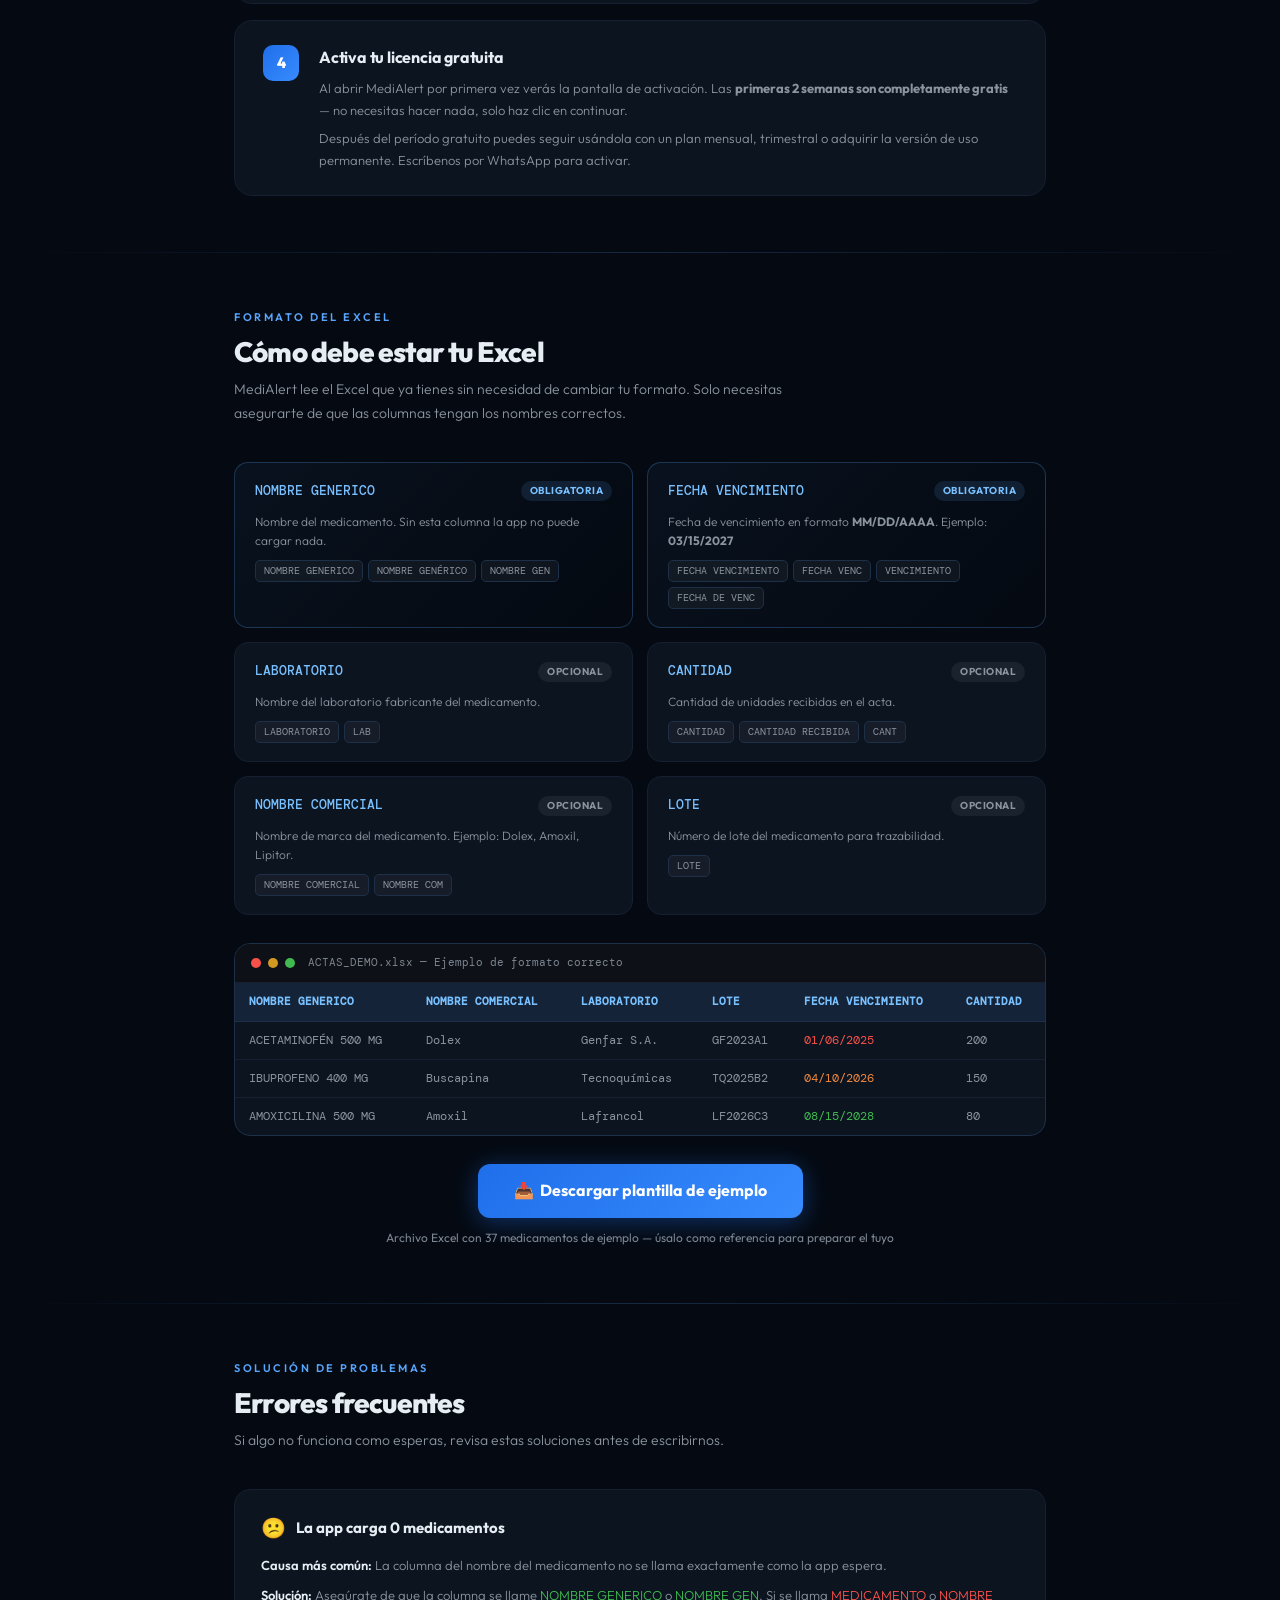
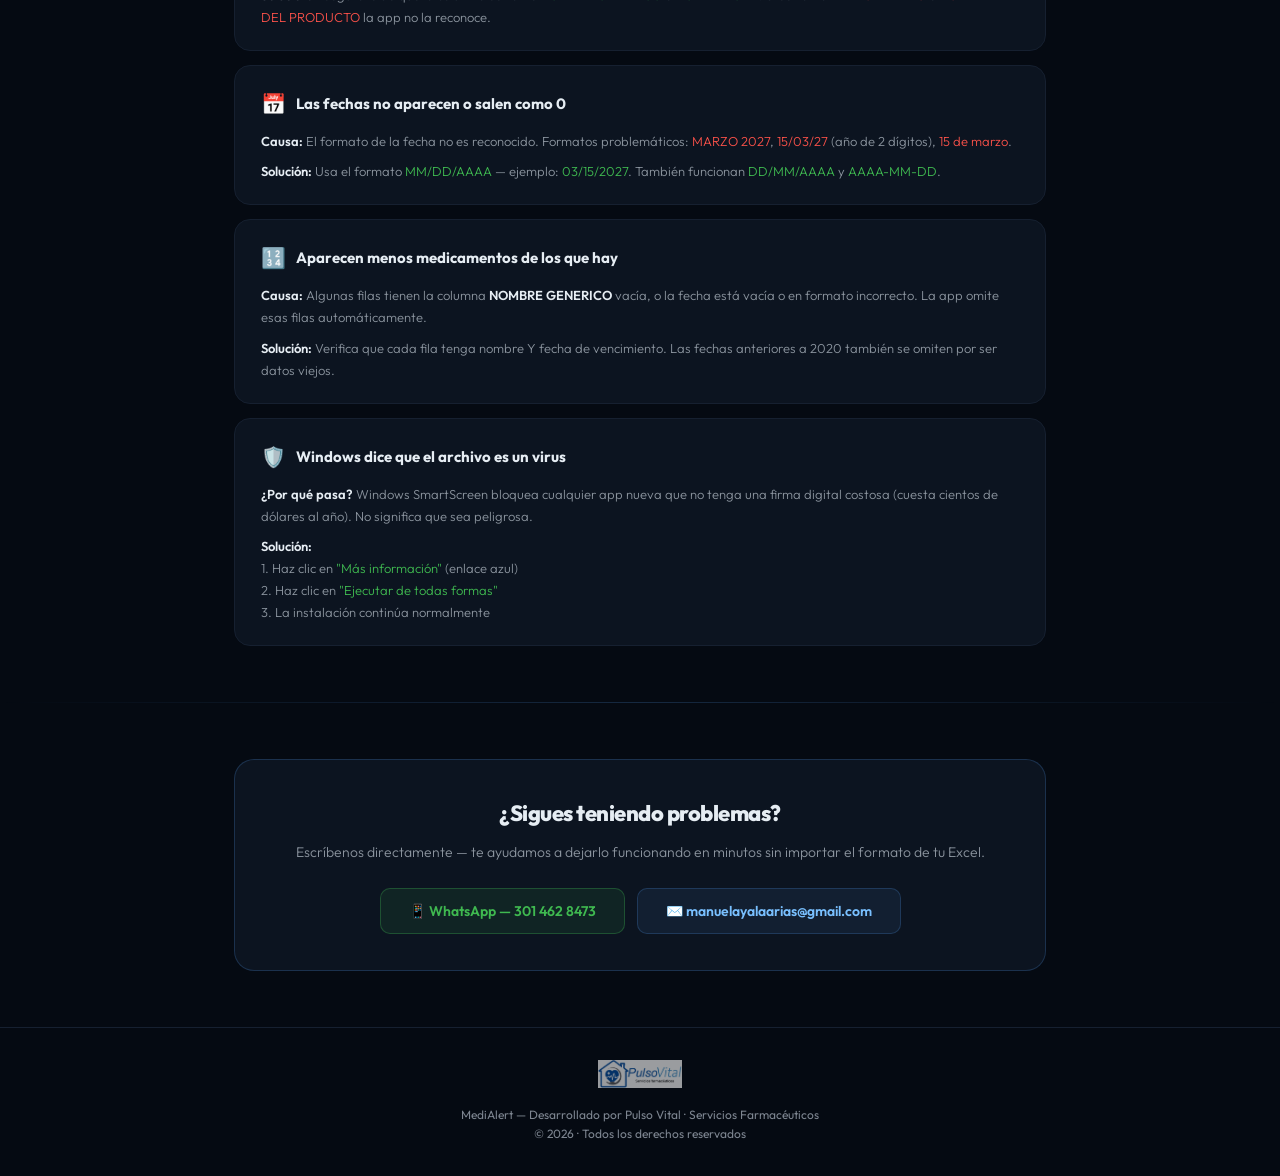
==== commit a2b3fc7d: "Update guia.html" ====
--- a/guia.html
+++ b/guia.html
@@ -707,7 +707,6 @@
 <!-- ══ NAVBAR ══ -->
 <nav class="nav">
   <div class="nav-inner">
-    <img src="[data-uri]" alt="Pulso Vital" class="nav-logo">
     <a href="index.html" class="nav-brand">Medi<span>Alert</span></a>
     <!-- Botón volver a la página principal -->
     <a href="index.html" class="nav-back">← Volver al inicio</a>
@@ -759,7 +758,7 @@
             El archivo se llama <strong>Monitor.Vencimientos.Setup.exe</strong>
             y pesa aproximadamente 80 MB.
           </p>
-          <a href="https://github.com/AxxN202/medialert/releases/download/v1.0.0/Monitor.Vencimientos.Setup.1.0.0.exe"
+          <a href="https://github.com/AxxN202/medialert/releases/download/v1.0.1/MediAlert.1.0.1.exe"
              class="step-btn" download>
             ↓ Descargar instalador
           </a>
@@ -1171,4 +1170,4 @@
 </script>
 
 </body>
-</html>+</html>
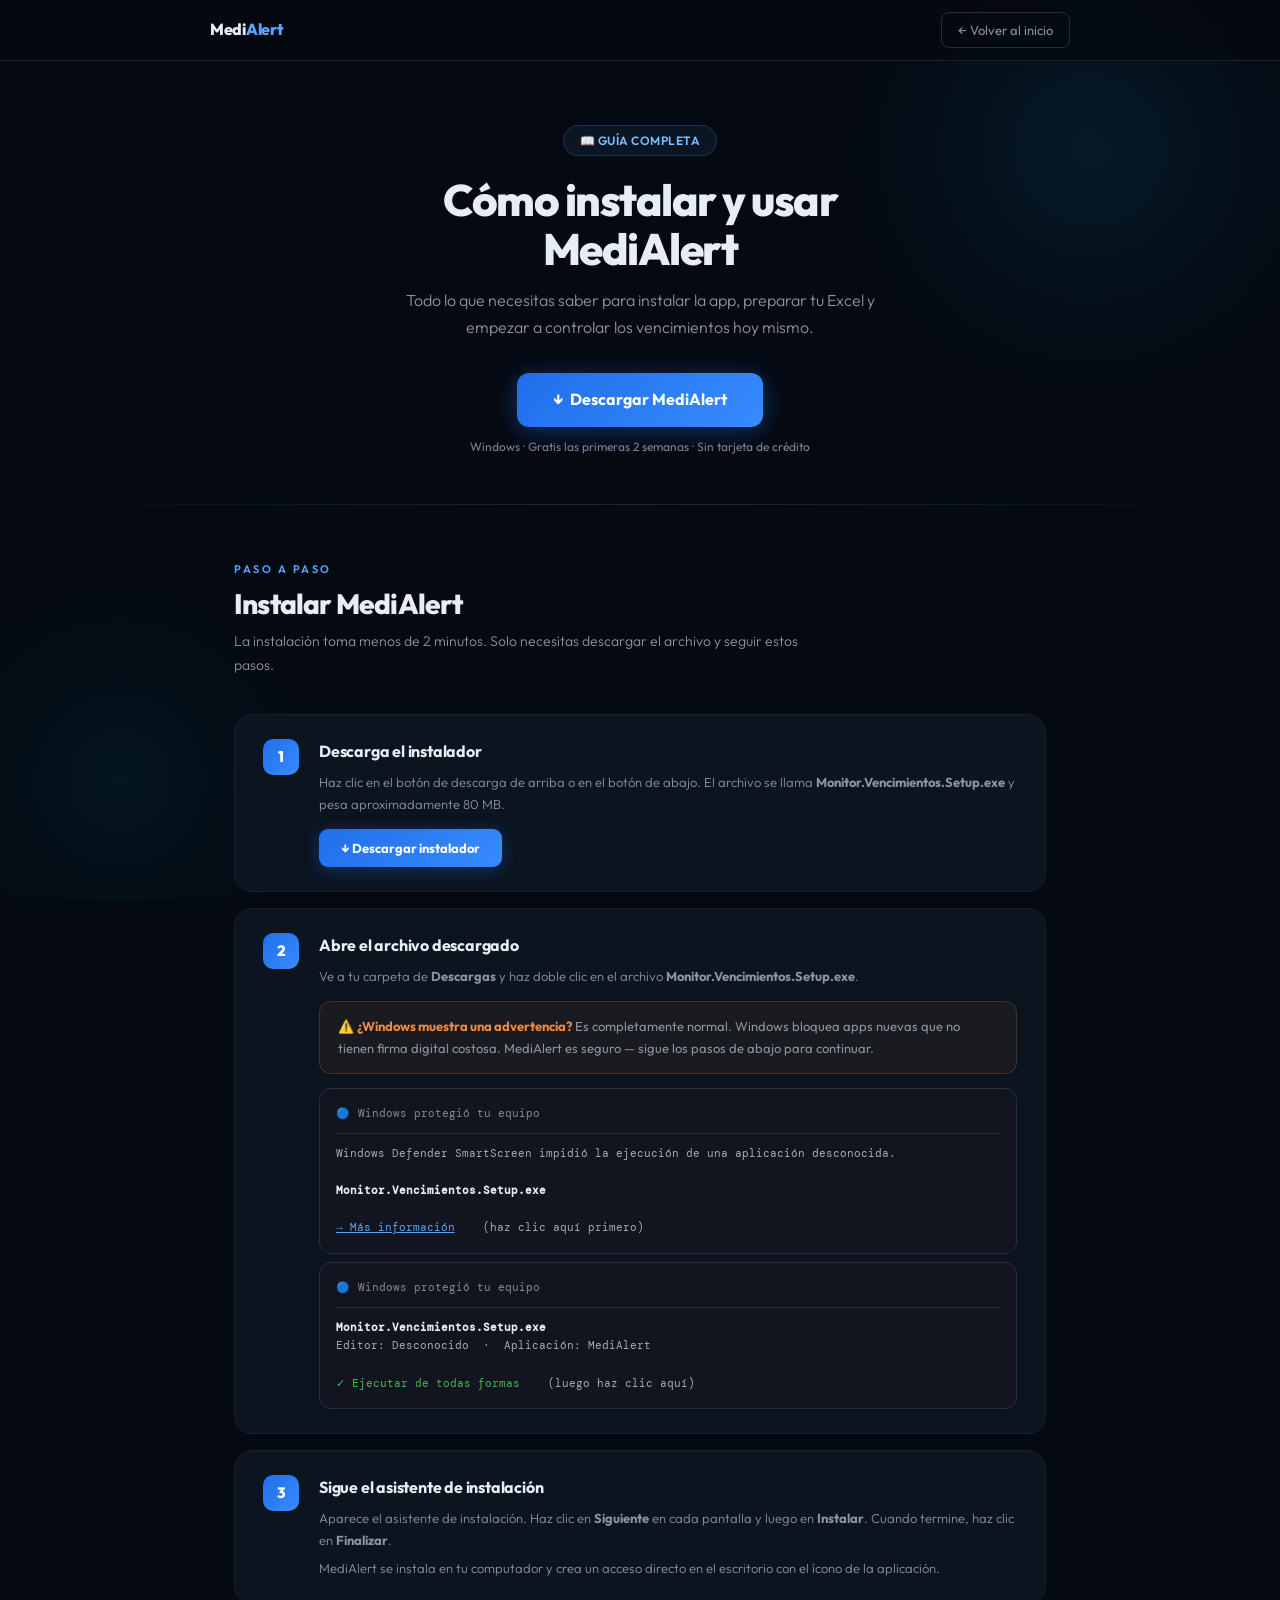
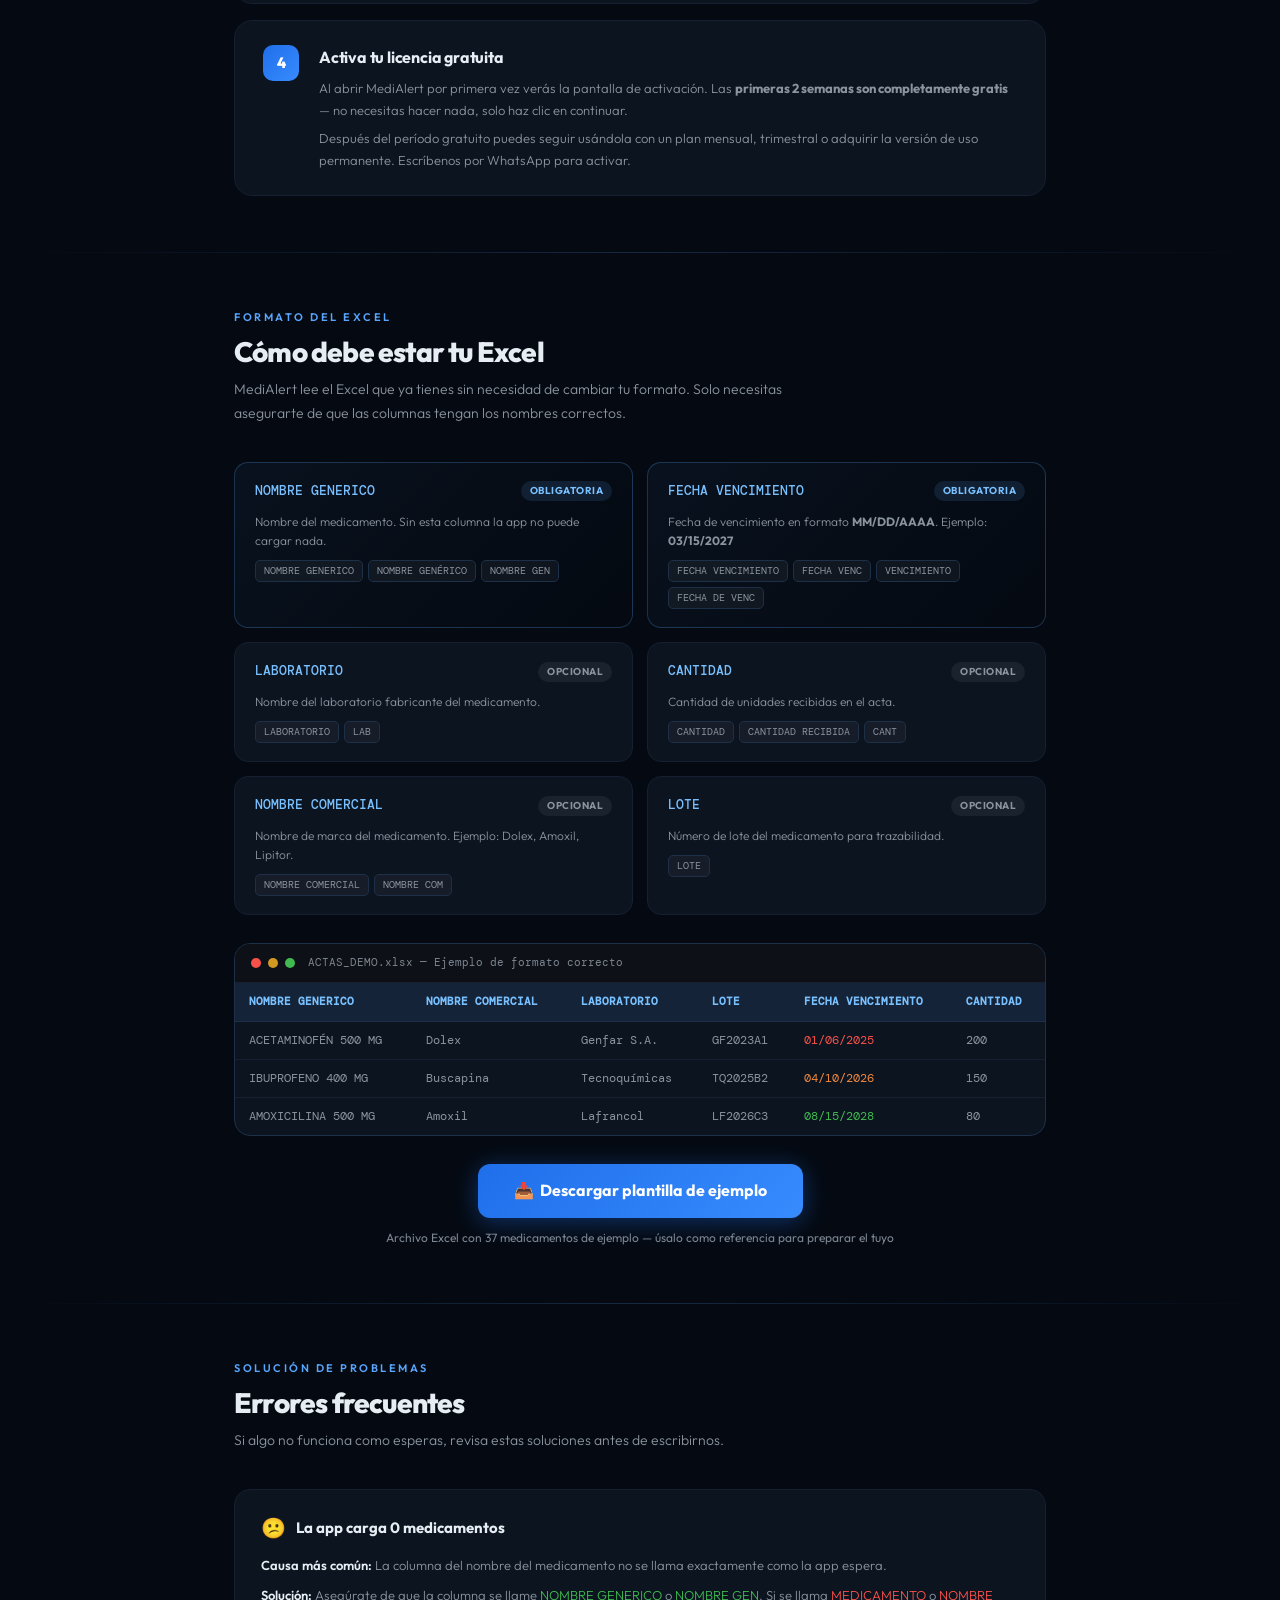
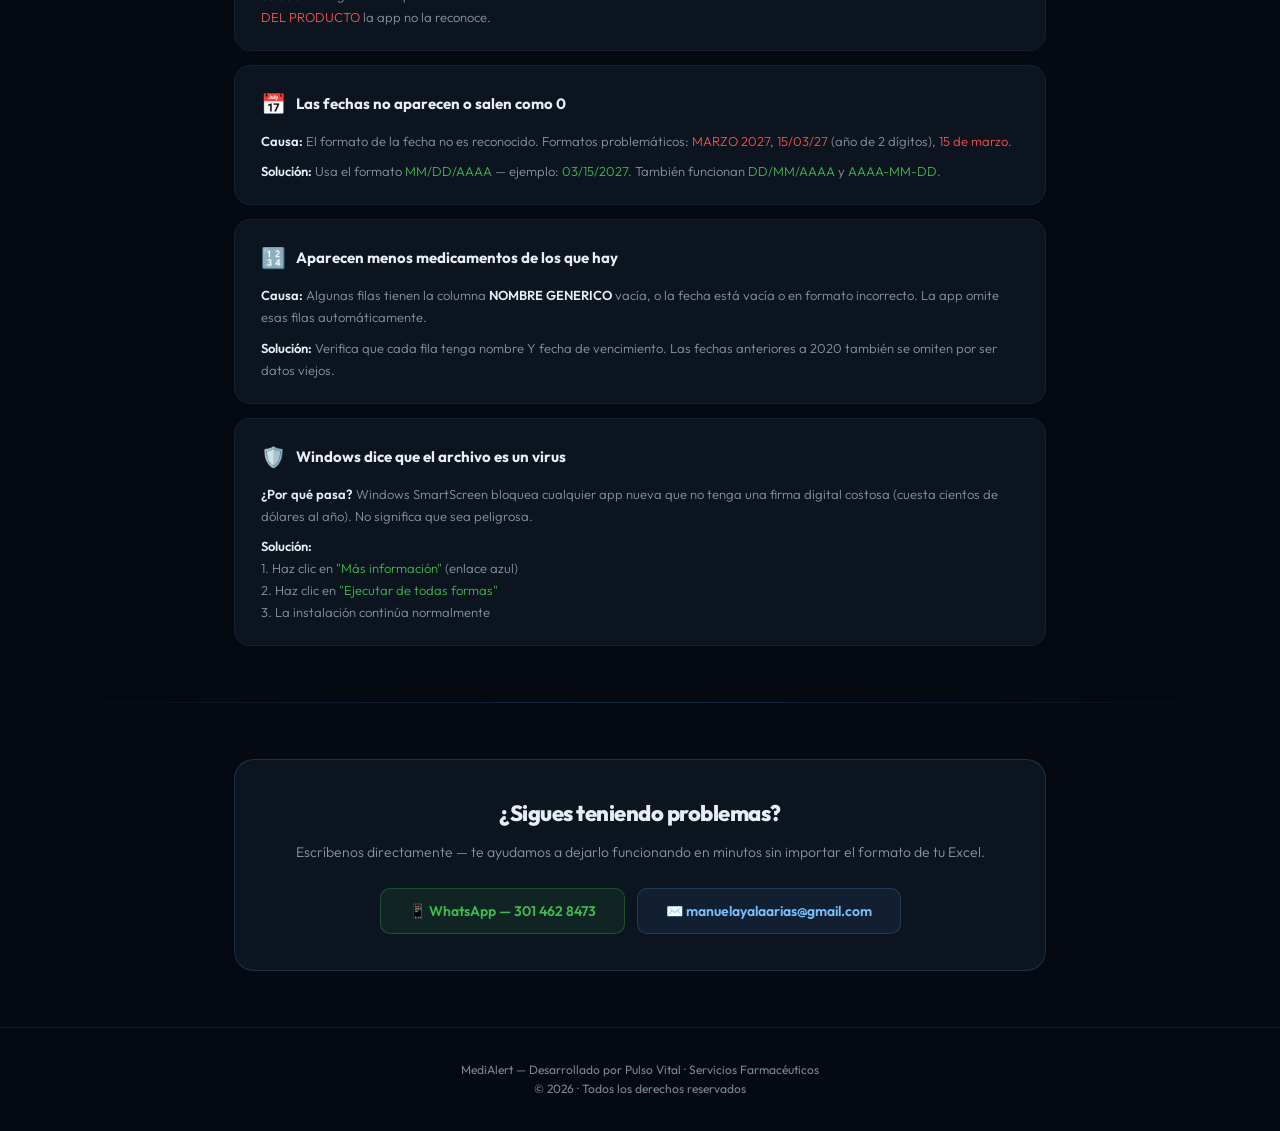
==== commit 7668474a: "Update guia.html" ====
--- a/guia.html
+++ b/guia.html
@@ -1145,7 +1145,6 @@
 <!-- ══ FOOTER ══ -->
 <footer class="footer">
   <div class="container">
-    <img src="[data-uri]" alt="Pulso Vital">
     <p>MediAlert — Desarrollado por Pulso Vital · Servicios Farmacéuticos</p>
     <p>© 2026 · Todos los derechos reservados</p>
   </div>
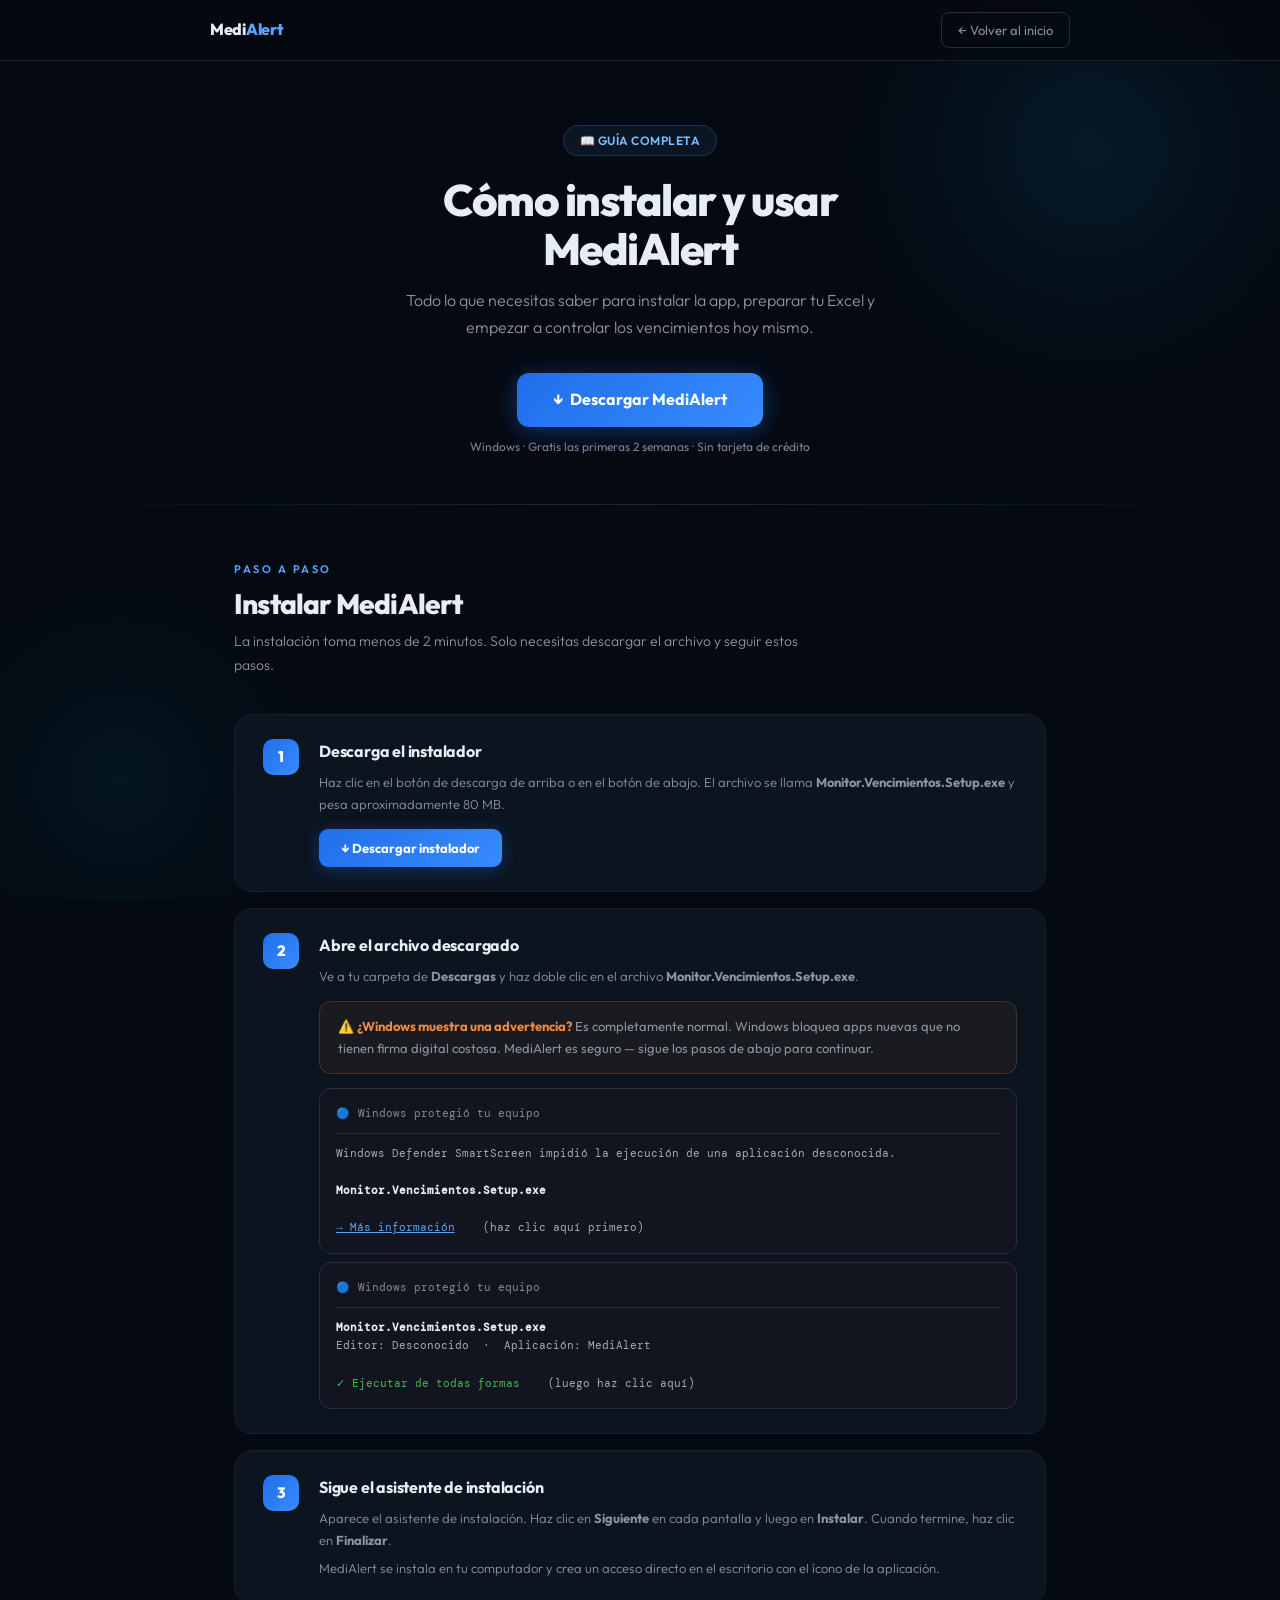
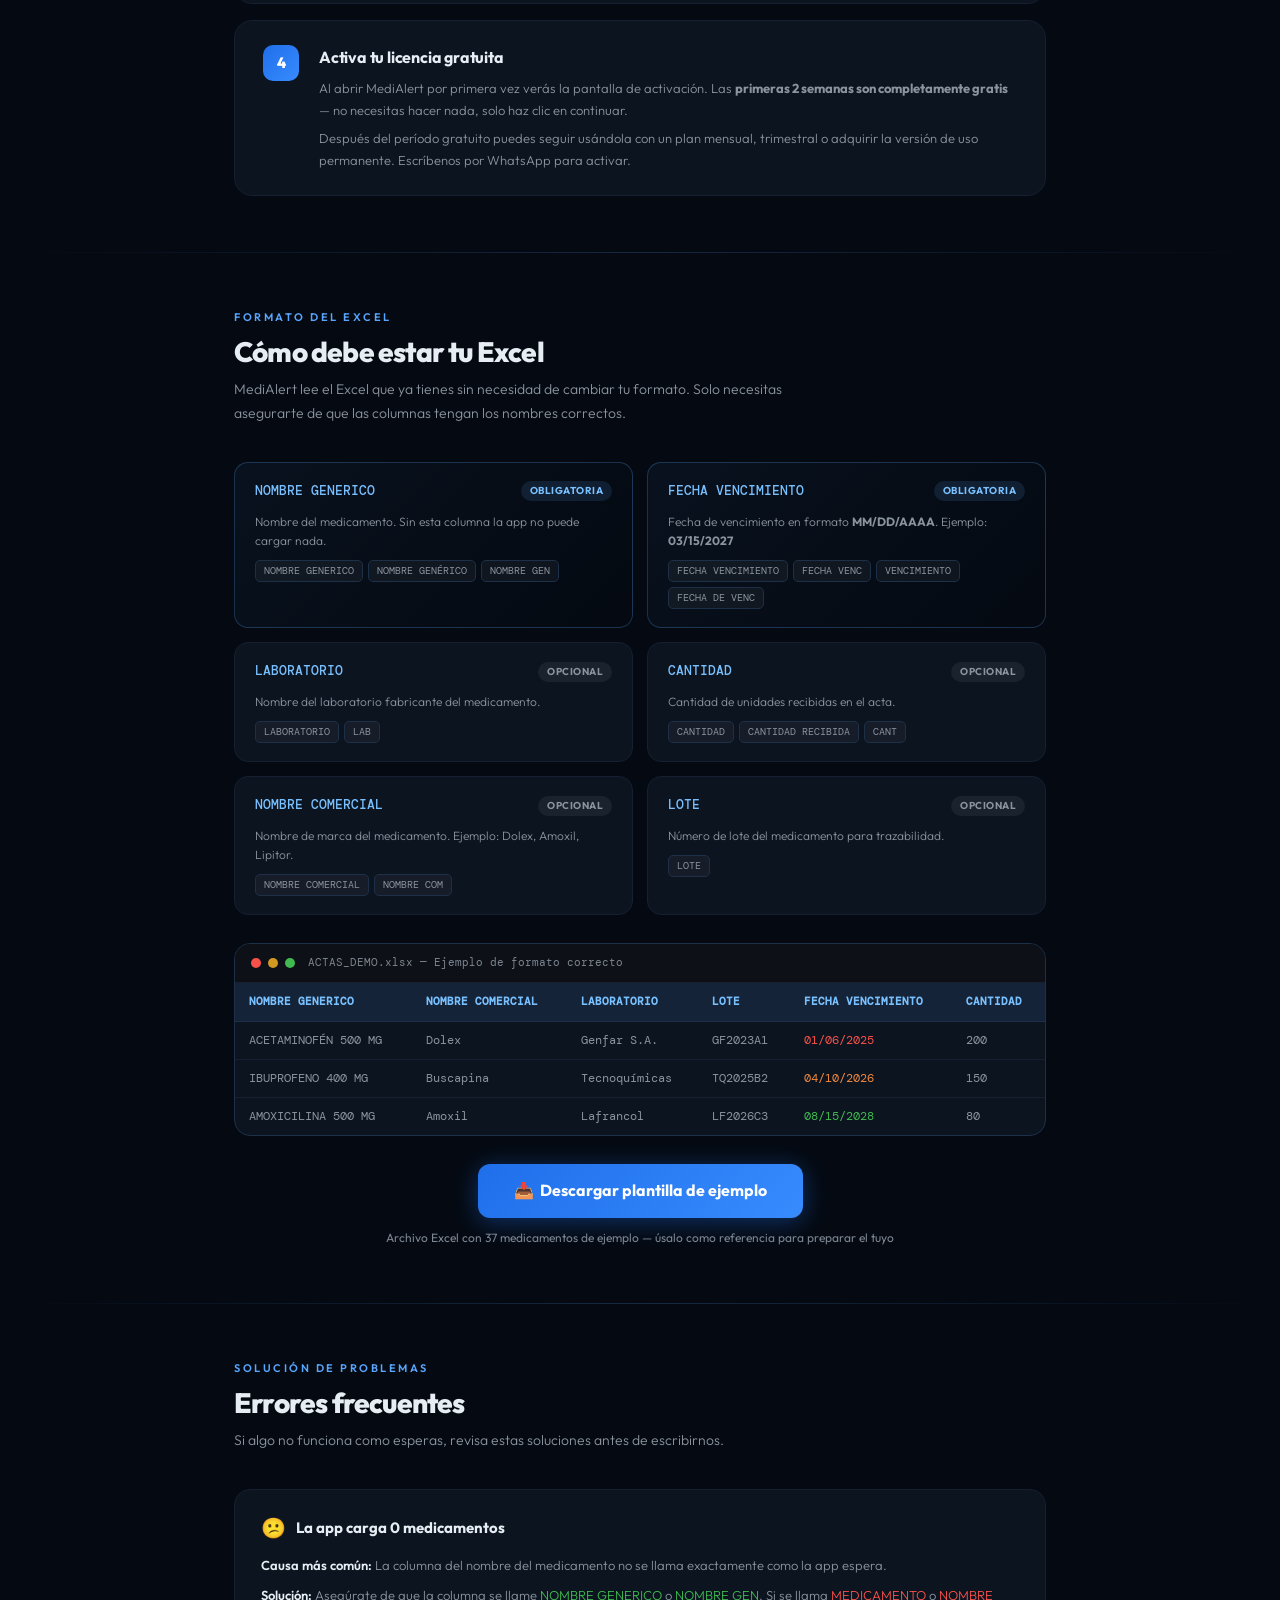
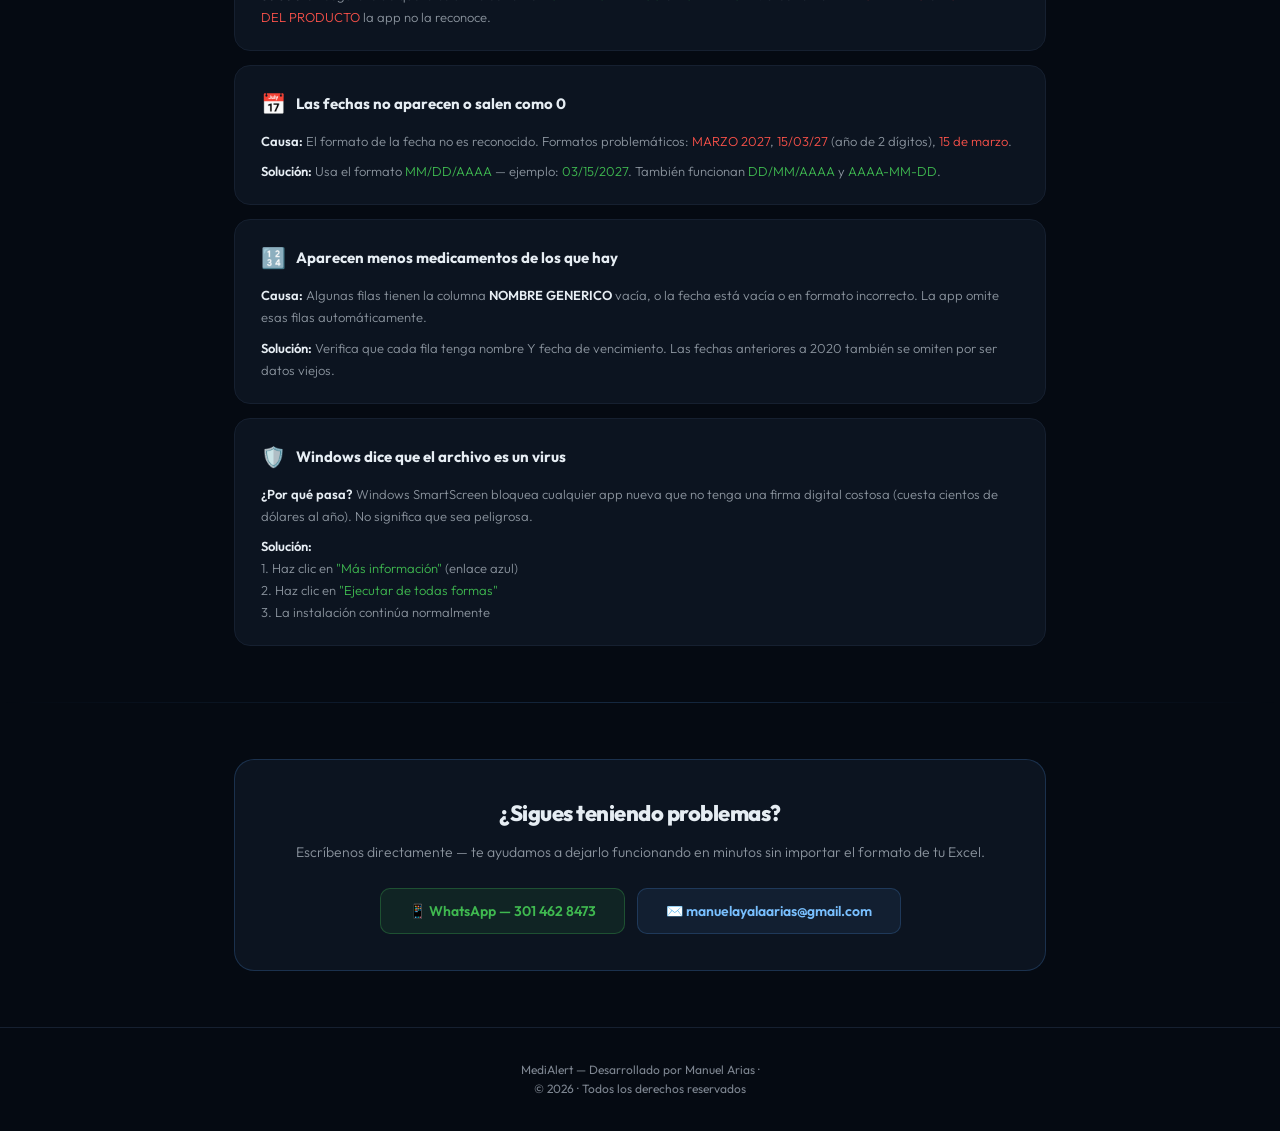
==== commit d4f9fee1: "Update guia.html" ====
--- a/guia.html
+++ b/guia.html
@@ -1145,7 +1145,7 @@
 <!-- ══ FOOTER ══ -->
 <footer class="footer">
   <div class="container">
-    <p>MediAlert — Desarrollado por Pulso Vital · Servicios Farmacéuticos</p>
+    <p>MediAlert — Desarrollado por Manuel Arias ·</p>
     <p>© 2026 · Todos los derechos reservados</p>
   </div>
 </footer>
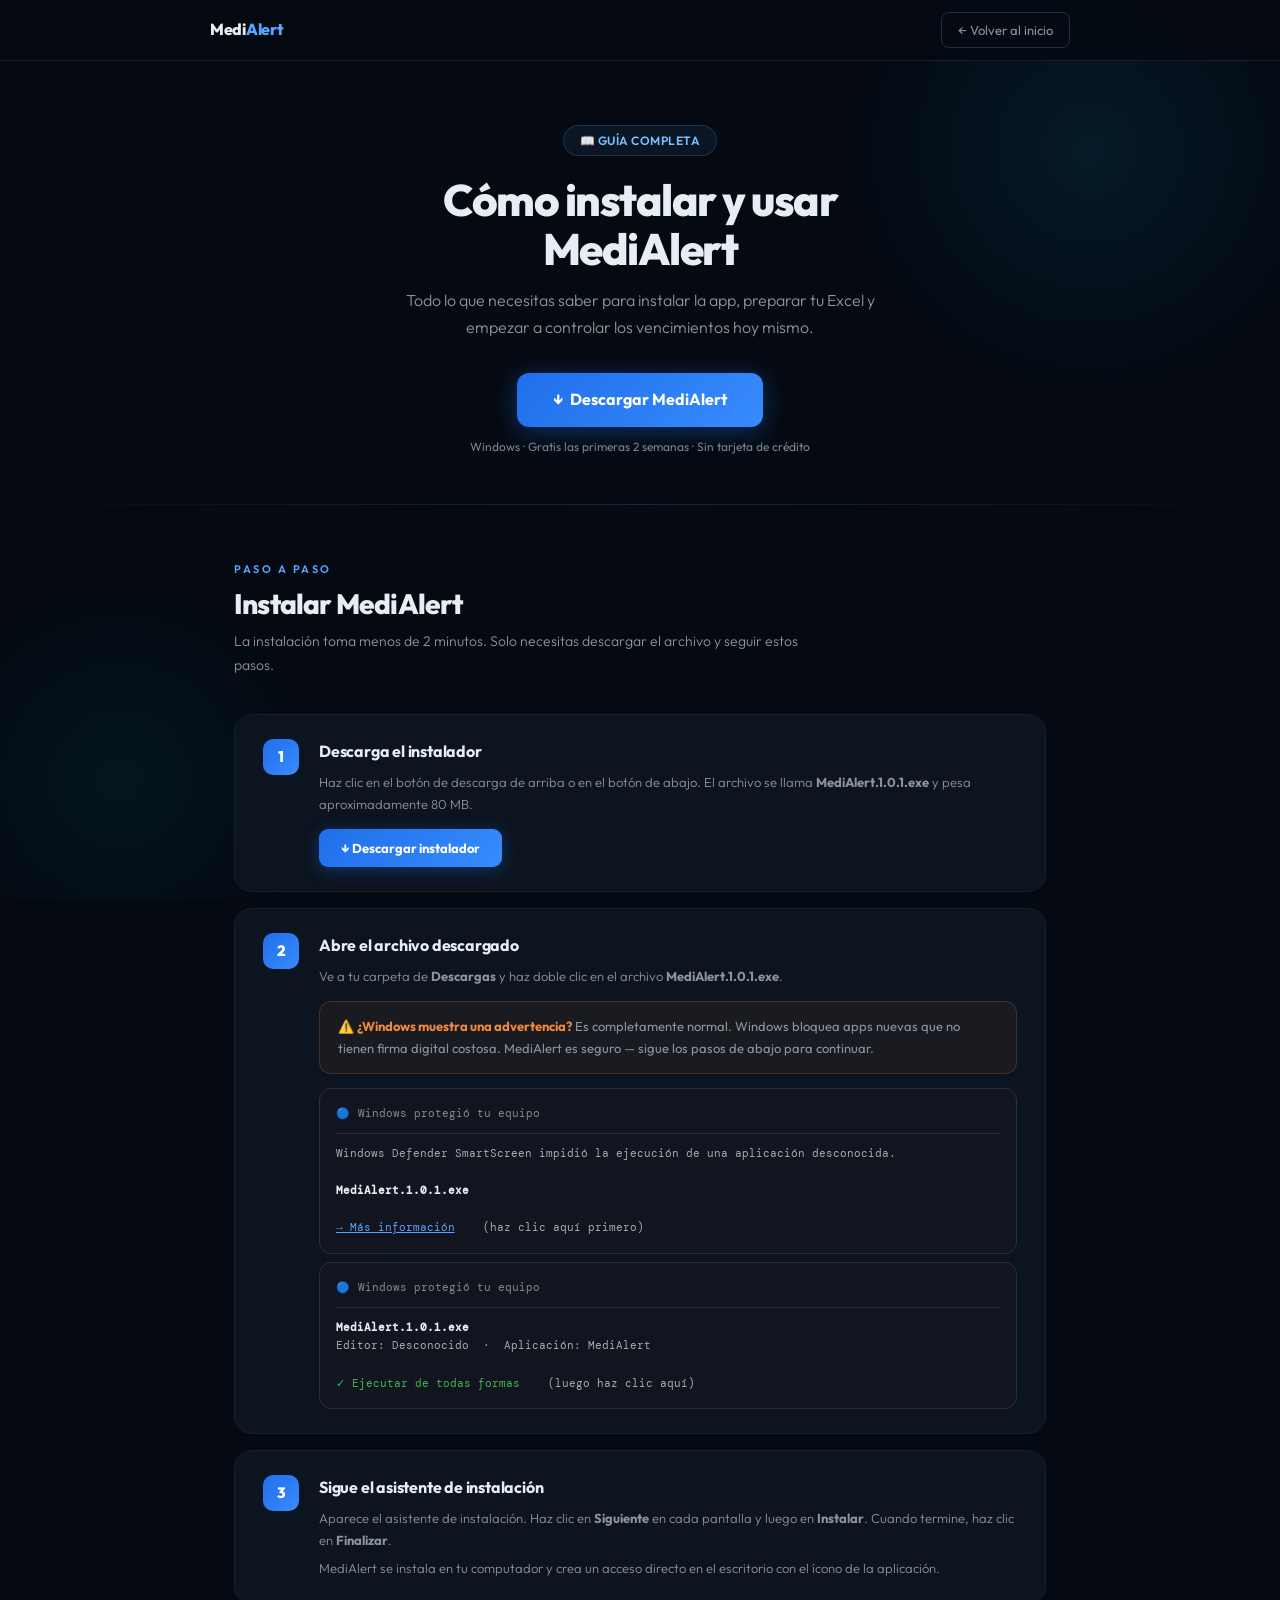
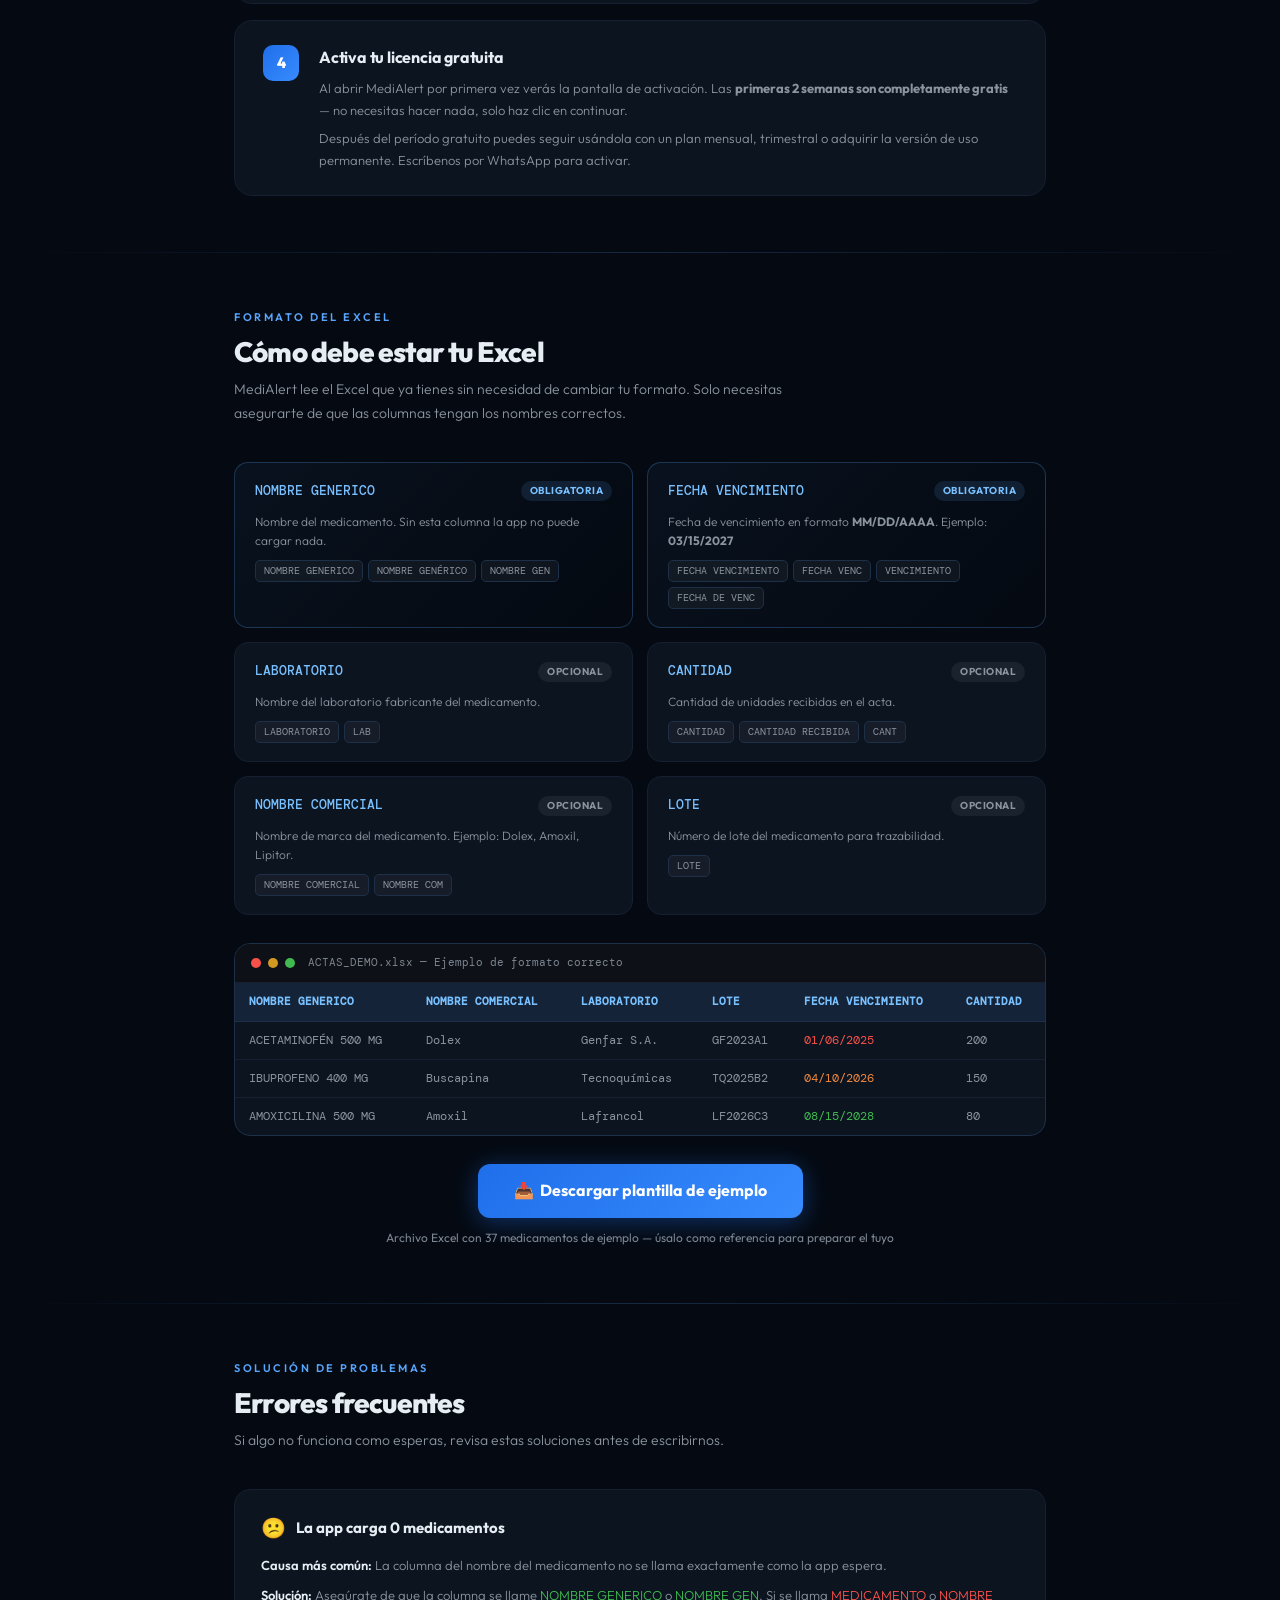
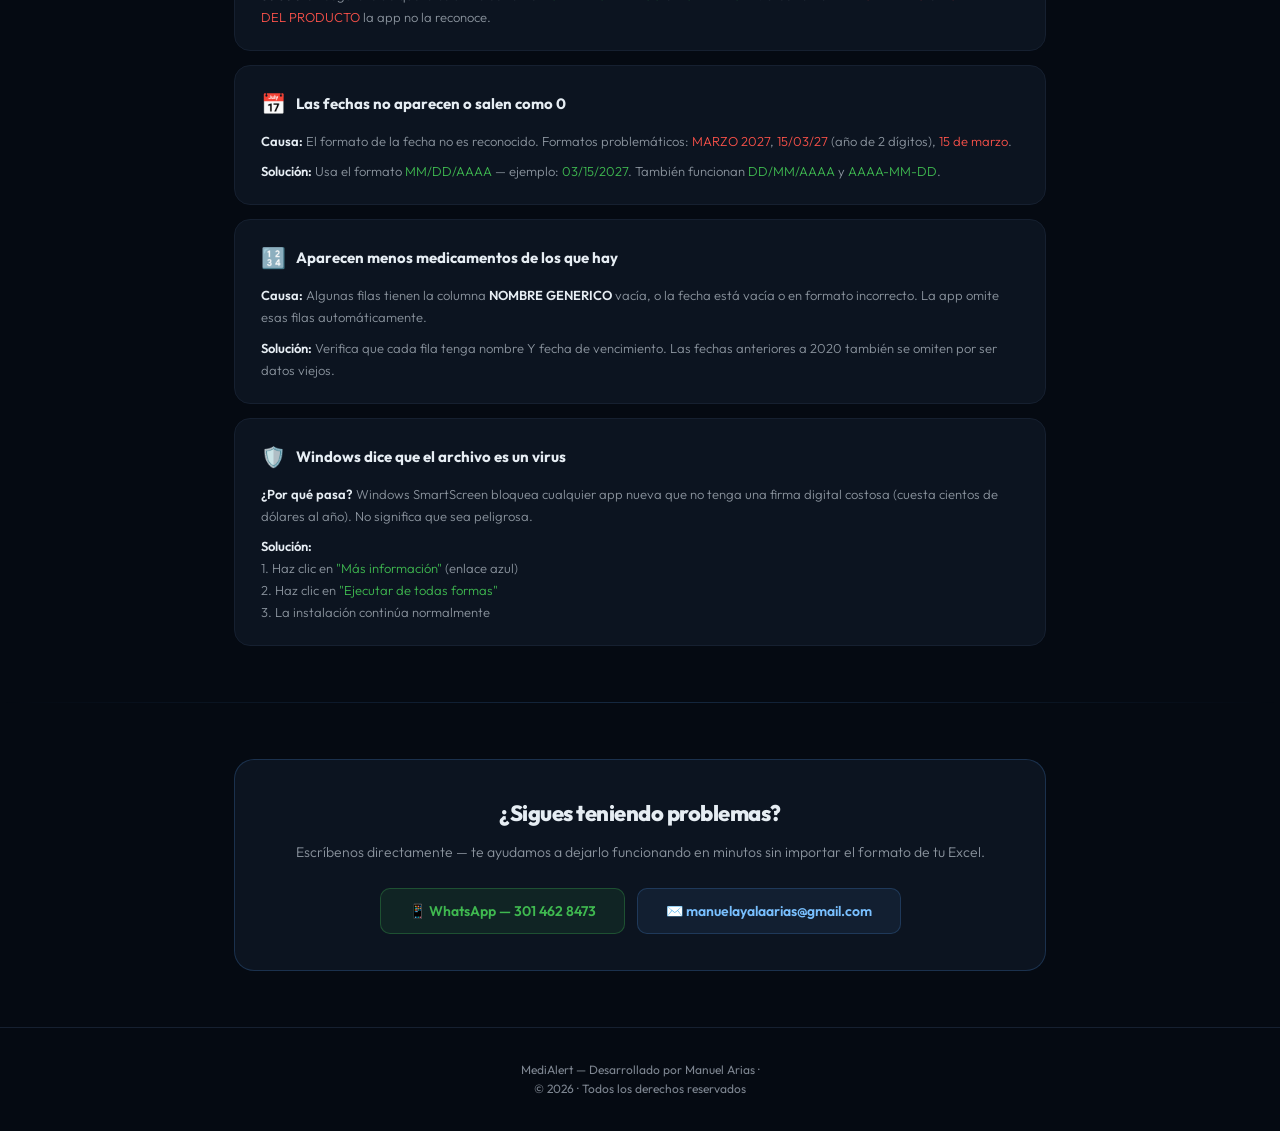
==== commit b4ad6227: "Update guia.html" ====
--- a/guia.html
+++ b/guia.html
@@ -755,7 +755,7 @@
           <h3>Descarga el instalador</h3>
           <p>
             Haz clic en el botón de descarga de arriba o en el botón de abajo.
-            El archivo se llama <strong>Monitor.Vencimientos.Setup.exe</strong>
+            El archivo se llama <strong>MediAlert.1.0.1.exe</strong>
             y pesa aproximadamente 80 MB.
           </p>
           <a href="https://github.com/AxxN202/medialert/releases/download/v1.0.1/MediAlert.1.0.1.exe"
@@ -772,7 +772,7 @@
           <h3>Abre el archivo descargado</h3>
           <p>
             Ve a tu carpeta de <strong>Descargas</strong> y haz doble clic
-            en el archivo <strong>Monitor.Vencimientos.Setup.exe</strong>.
+            en el archivo <strong>MediAlert.1.0.1.exe</strong>.
           </p>
 
           <!-- Alerta de Windows SmartScreen -->
@@ -789,7 +789,7 @@
             </div>
             <div class="win-content">
               Windows Defender SmartScreen impidió la ejecución de una aplicación desconocida.<br><br>
-              <strong>Monitor.Vencimientos.Setup.exe</strong><br><br>
+              <strong>MediAlert.1.0.1.exe</strong><br><br>
               <span class="win-link">→ Más información</span>
               &nbsp;&nbsp; (haz clic aquí primero)
             </div>
@@ -800,7 +800,7 @@
               🔵 <span>Windows protegió tu equipo</span>
             </div>
             <div class="win-content">
-              <strong>Monitor.Vencimientos.Setup.exe</strong><br>
+              <strong>MediAlert.1.0.1.exe</strong><br>
               Editor: Desconocido &nbsp;·&nbsp; Aplicación: MediAlert<br><br>
               <span class="win-ok">✓ Ejecutar de todas formas</span>
               &nbsp;&nbsp; (luego haz clic aquí)
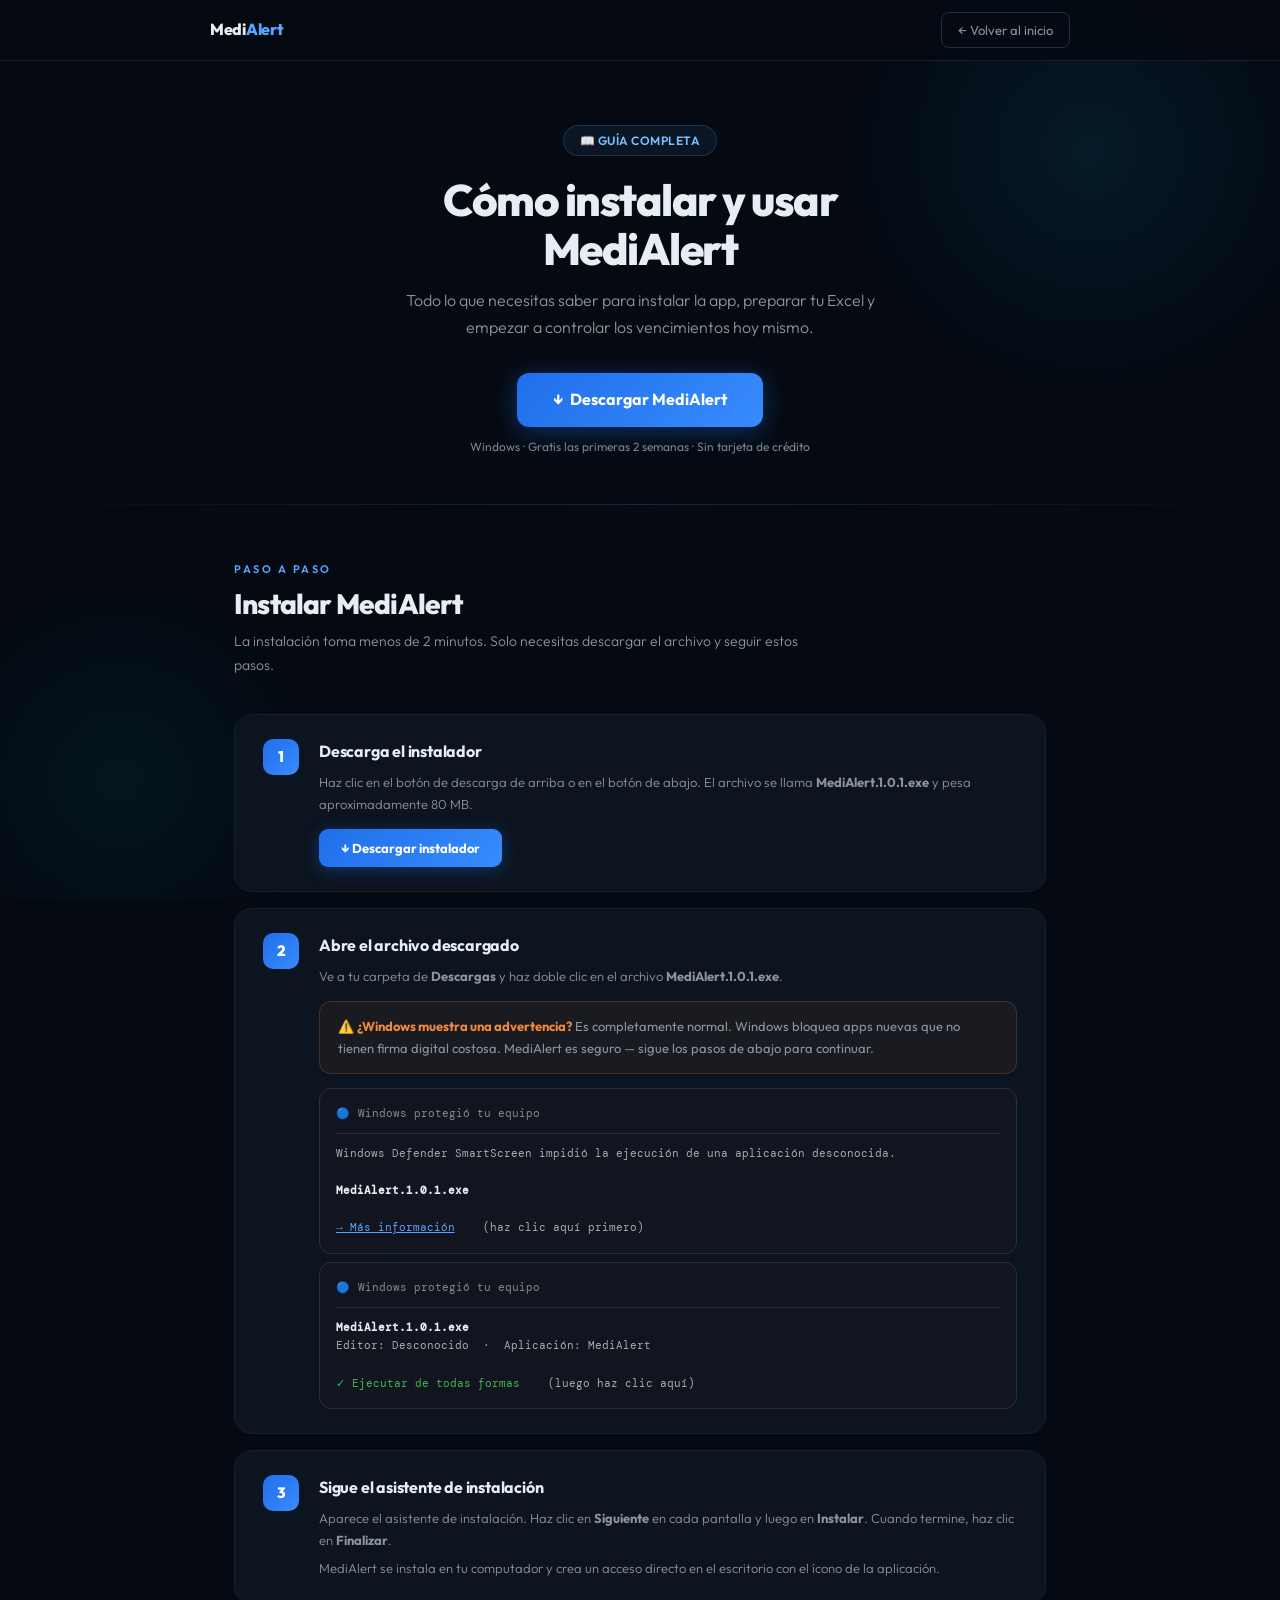
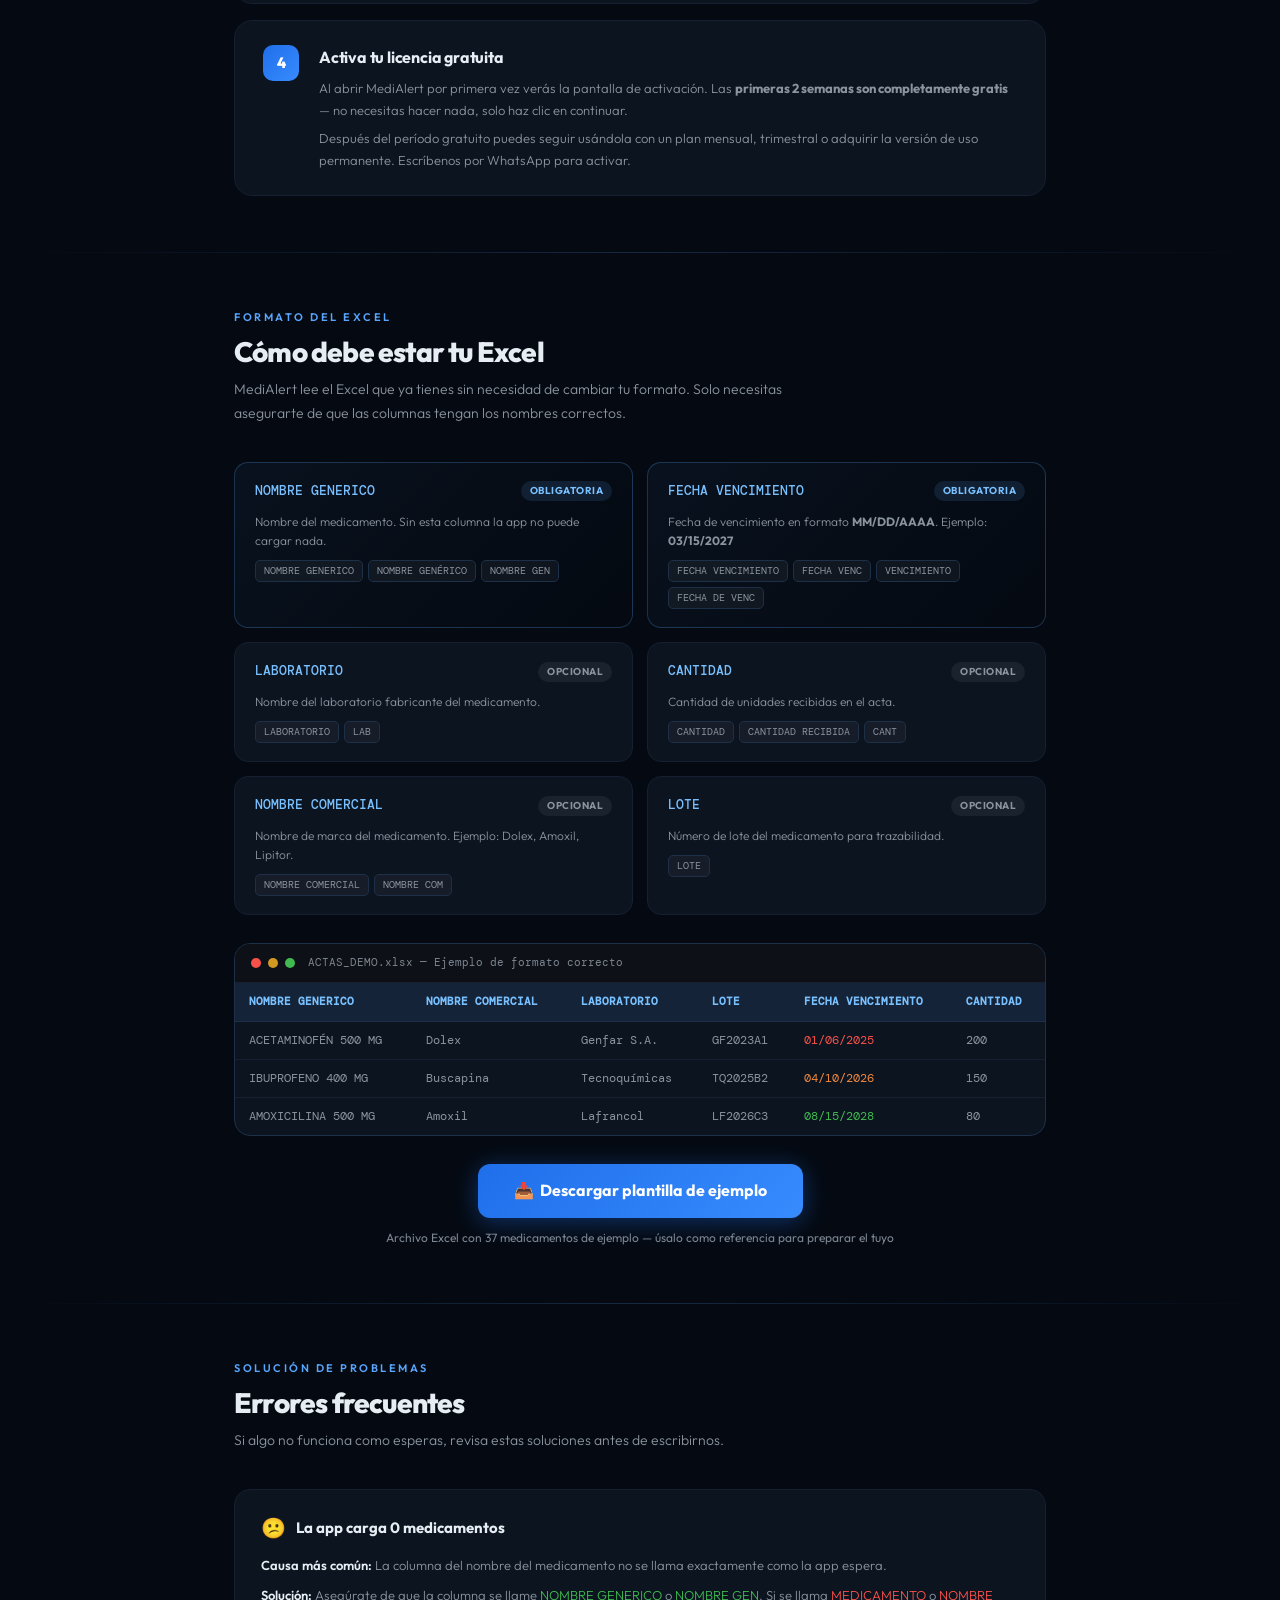
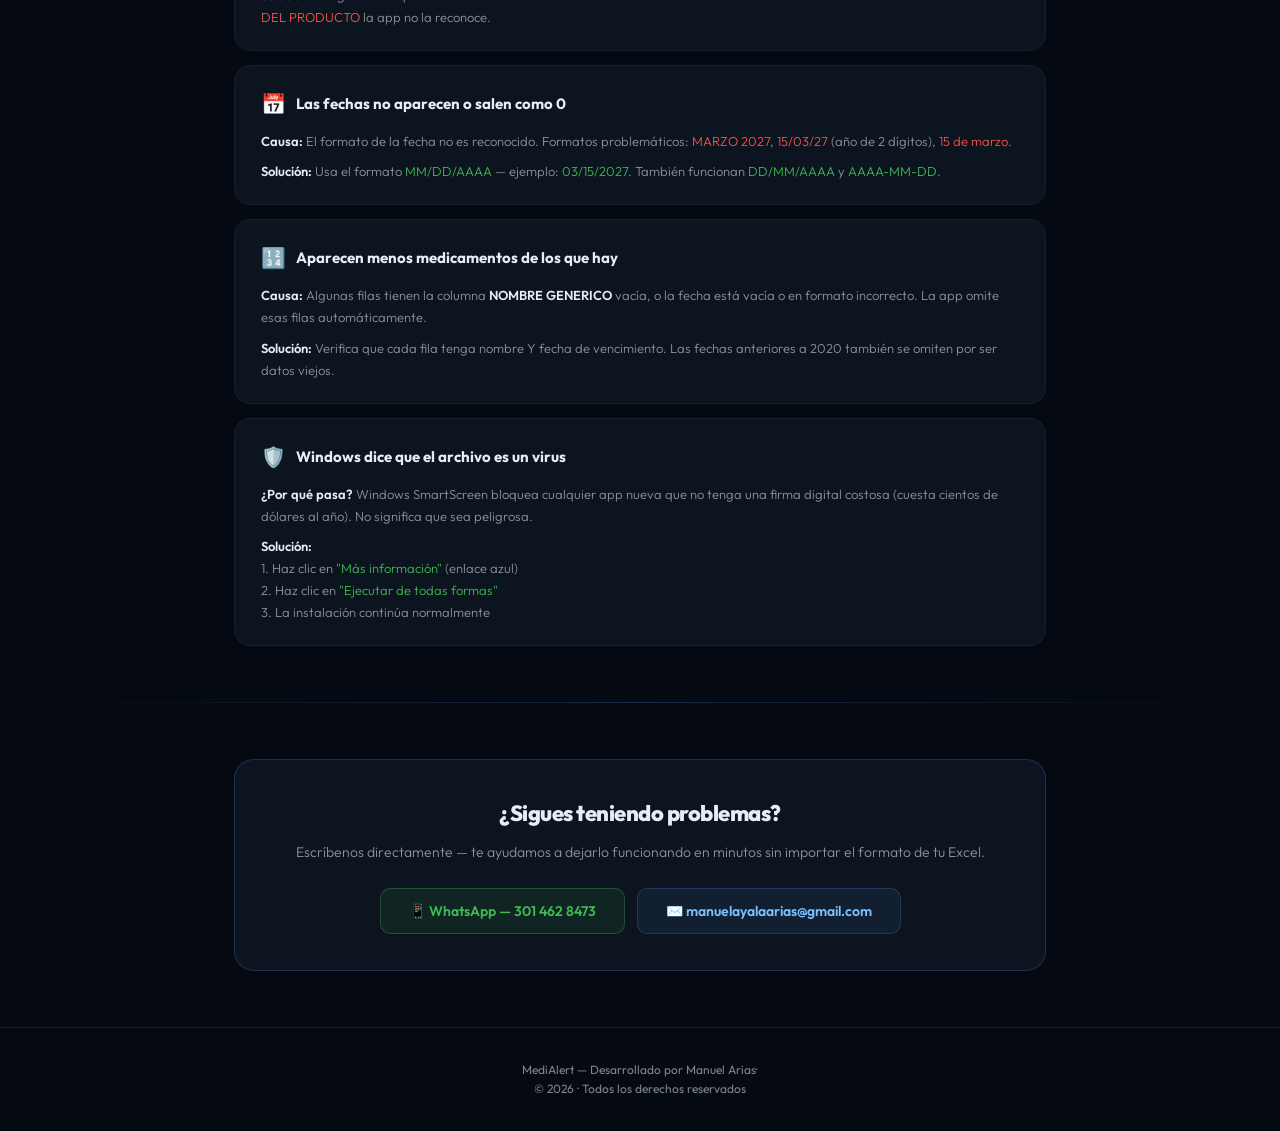
==== commit 8b6475c9: "Add files via upload" ====
--- a/guia.html
+++ b/guia.html
@@ -1145,7 +1145,7 @@
 <!-- ══ FOOTER ══ -->
 <footer class="footer">
   <div class="container">
-    <p>MediAlert — Desarrollado por Manuel Arias ·</p>
+    <p>MediAlert — Desarrollado por Manuel Arias· </p>
     <p>© 2026 · Todos los derechos reservados</p>
   </div>
 </footer>
@@ -1169,4 +1169,4 @@
 </script>
 
 </body>
-</html>
+</html>
